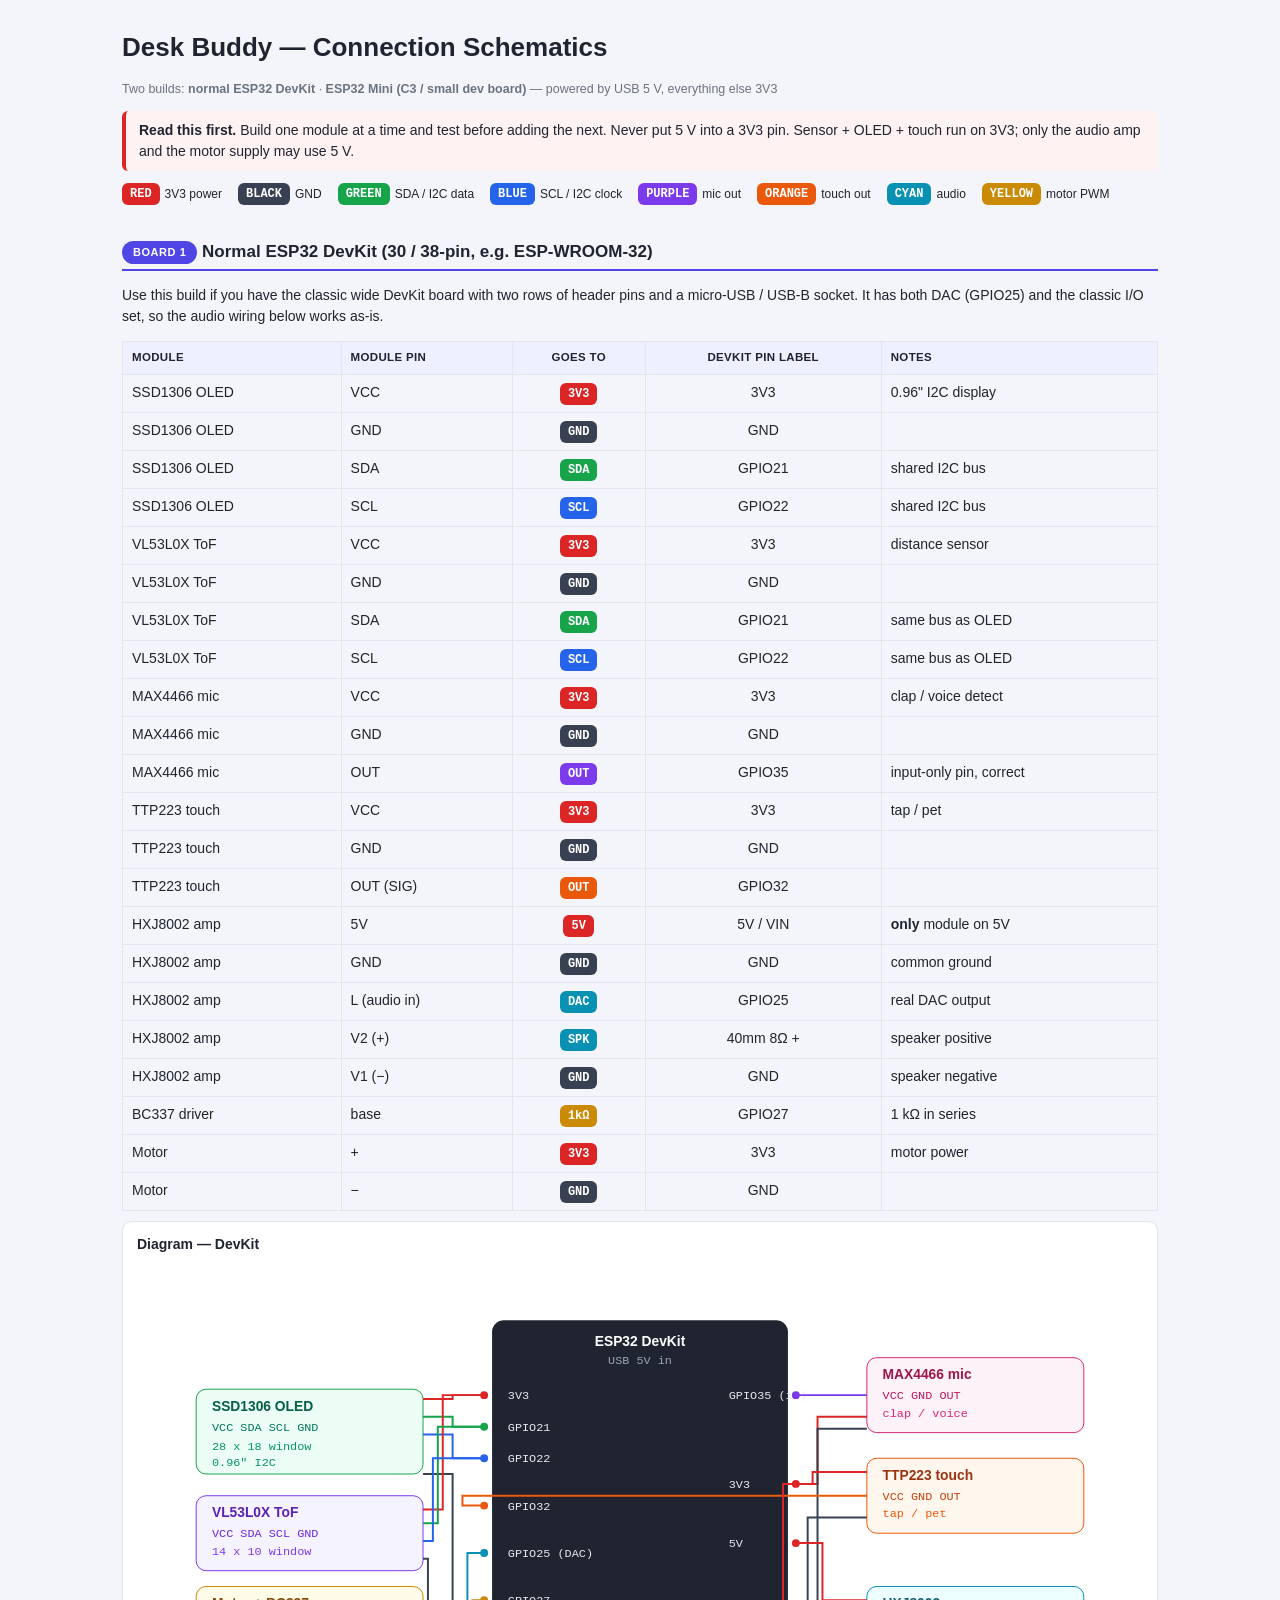
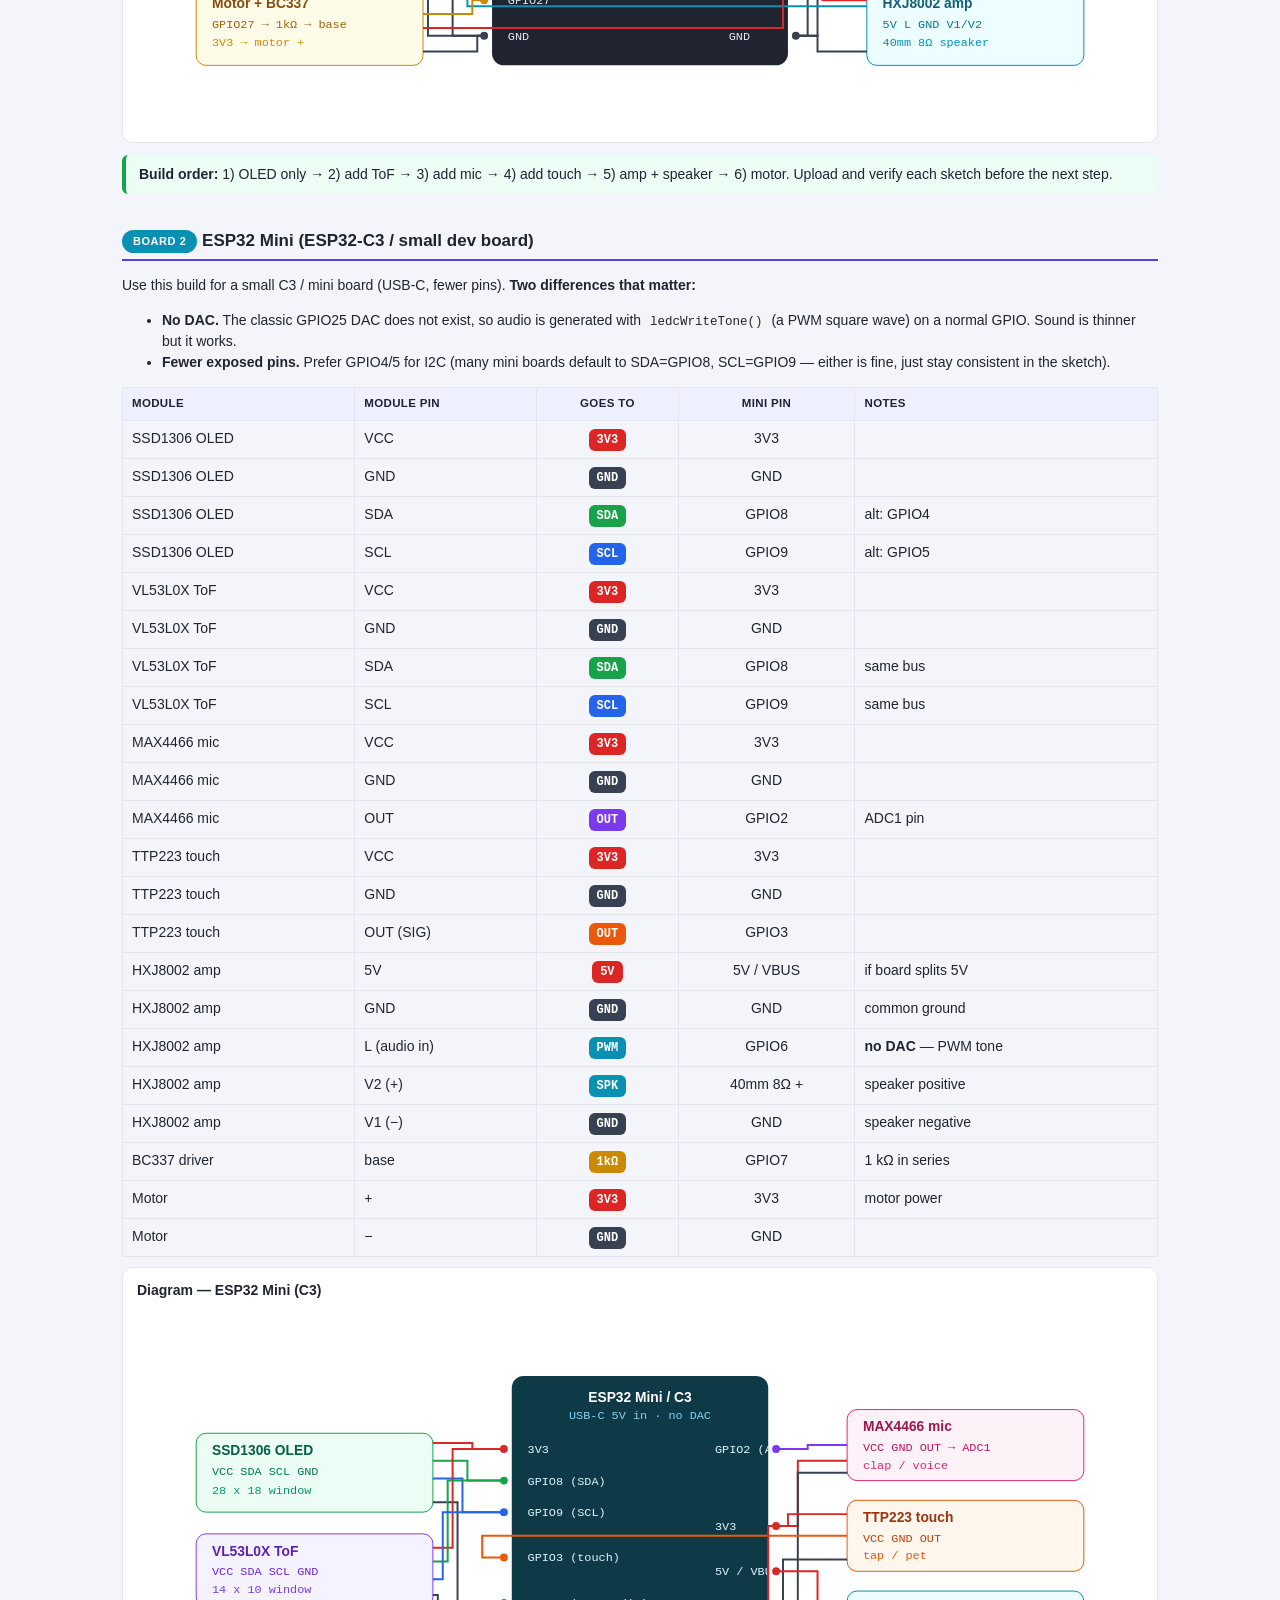
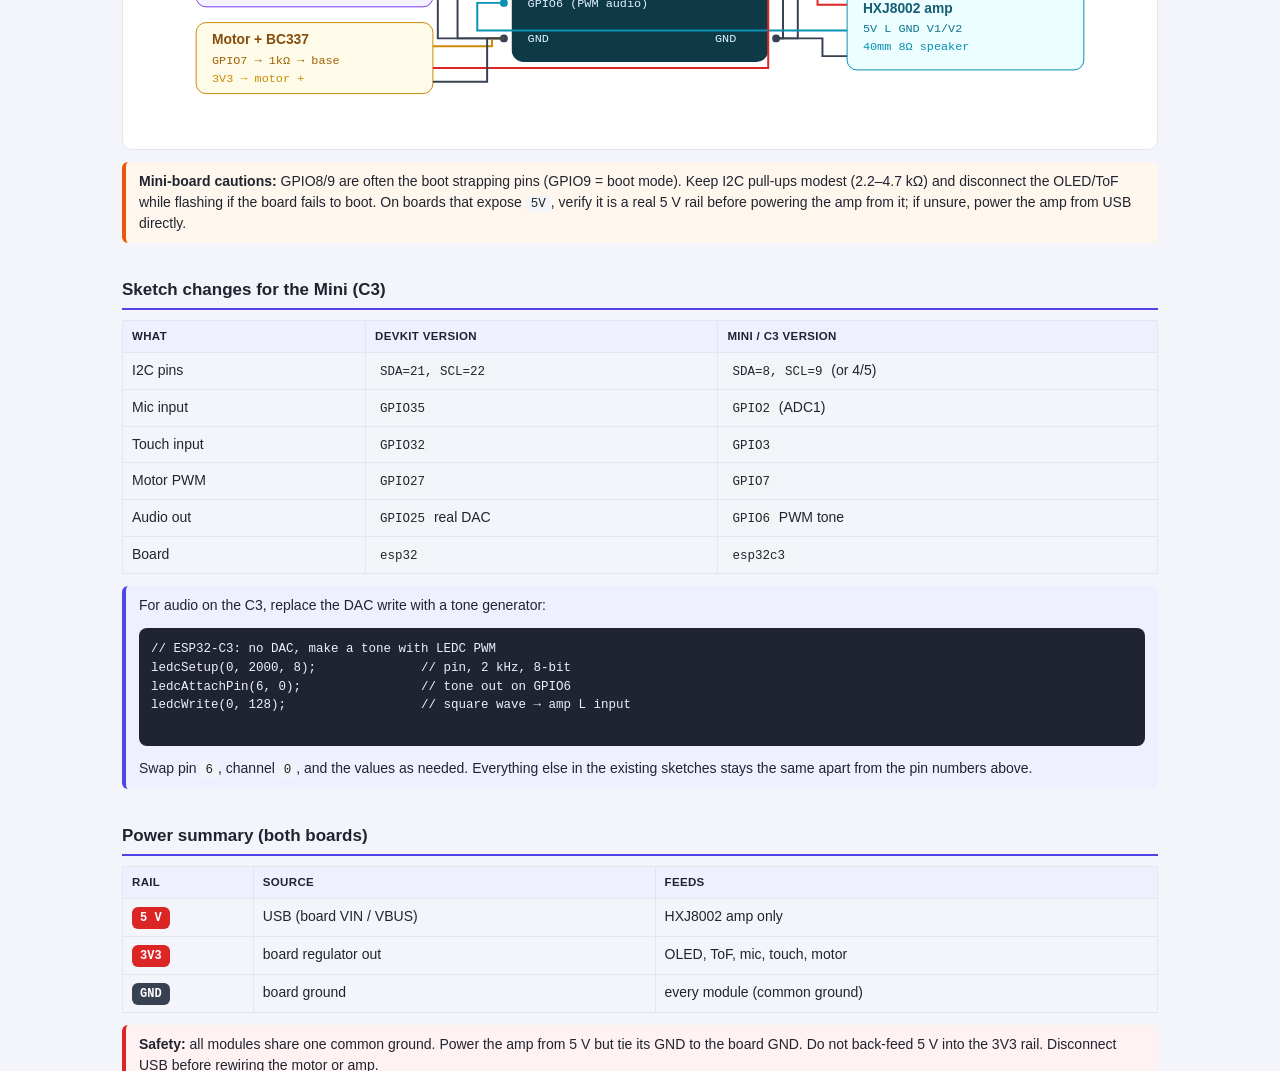
==== index.html @ e3e07491 "Add GitHub Pages deploy workflow Deploy the repo root to GitHub Pages on push to feature/esp32-schem" ====
<!doctype html>
<html lang="en">
<head>
<meta charset="utf-8">
<meta name="viewport" content="width=device-width, initial-scale=1">
<title>Desk Buddy &mdash; Schematics</title>
<style>
  * { box-sizing: border-box; }
  html, body { margin: 0; }
  body {
    font-family: -apple-system, BlinkMacSystemFont, "Segoe UI", Roboto, Arial, sans-serif;
    color: #1f2430; font-size: 14px; line-height: 1.5; background: #f4f5fa;
  }
  .page { max-width: 1100px; margin: 0 auto; padding: 28px 32px; }
  h1 { font-size: 26px; margin: 0 0 2px; }
  .sub { color: #6b7280; font-size: 12.5px; }
  h2 { font-size: 17px; margin: 34px 0 8px; padding-bottom: 5px; border-bottom: 2px solid #4f46e5; }
  h2 .badge { font-size: 11px; vertical-align: middle; }
  table { width: 100%; border-collapse: collapse; margin: 10px 0; }
  th, td { text-align: left; padding: 7px 9px; border: 1px solid #e2e6ee; vertical-align: top; }
  th { background: #eef0ff; font-size: 11.5px; text-transform: uppercase; letter-spacing: .03em; }
  td.c, th.c { text-align: center; }
  .chip { display: inline-block; border-radius: 6px; padding: 2px 8px; font-size: 12px;
          font-weight: 600; color: #fff; white-space: nowrap;
          font-family: ui-monospace, Consolas, monospace; }
  .chip.g { background: #16a34a; } .chip.b { background: #2563eb; } .chip.r { background: #dc2626; }
  .chip.k { background: #374151; } .chip.m { background: #db2777; } .chip.p { background: #7c3aed; }
  .chip.o { background: #ea580c; } .chip.c { background: #0891b2; } .chip.y { background: #ca8a04; }
  .badge { display: inline-block; border-radius: 999px; padding: 3px 11px; font-size: 11px;
           font-weight: 700; text-transform: uppercase; letter-spacing: .05em; color: #fff; }
  .badge.dev { background: #4f46e5; }
  .badge.mini { background: #0891b2; }
  .note { background: #eef0ff; border-left: 4px solid #4f46e5; padding: 9px 13px; border-radius: 6px; margin: 12px 0; }
  .warn { background: #fff7ed; border-left-color: #ea580c; }
  .ok { background: #ecfdf5; border-left-color: #16a34a; }
  .danger { background: #fef2f2; border-left-color: #dc2626; }
  code { background: #f3f4f6; border-radius: 4px; padding: 1px 5px; font-size: 12.5px;
         font-family: ui-monospace, Consolas, monospace; }
  .legend { display: flex; gap: 16px; flex-wrap: wrap; font-size: 12px; margin: 8px 0 4px; }
  .legend span { display: inline-flex; align-items: center; gap: 5px; }
  .grid2 { display: grid; grid-template-columns: 1fr 1fr; gap: 16px; }
  @media (max-width: 820px) { .grid2 { grid-template-columns: 1fr; } }
  svg { max-width: 100%; height: auto; }
  .panel { border: 1px solid #e2e6ee; border-radius: 10px; background: #fff; padding: 12px 14px; }
  @media print {
    body { background: #fff; }
    .page { max-width: none; padding: 10px; }
    h2 { break-after: avoid; }
    .panel { break-inside: avoid; }
  }
</style>
</head>
<body>
<div class="page">

  <h1>Desk Buddy &mdash; Connection Schematics</h1>
  <p class="sub">Two builds: <b>normal ESP32 DevKit</b> &middot; <b>ESP32 Mini (C3 / small dev board)</b>
     &mdash; powered by USB 5&nbsp;V, everything else 3V3</p>

  <div class="note danger">
    <b>Read this first.</b> Build one module at a time and test before adding the next.
    Never put 5&nbsp;V into a 3V3 pin. Sensor + OLED + touch run on 3V3; only the audio amp
    and the motor supply may use 5&nbsp;V.
  </div>

  <div class="legend">
    <span><span class="chip r">RED</span> 3V3 power</span>
    <span><span class="chip k">BLACK</span> GND</span>
    <span><span class="chip g">GREEN</span> SDA / I2C data</span>
    <span><span class="chip b">BLUE</span> SCL / I2C clock</span>
    <span><span class="chip p">PURPLE</span> mic out</span>
    <span><span class="chip o">ORANGE</span> touch out</span>
    <span><span class="chip c">CYAN</span> audio</span>
    <span><span class="chip y">YELLOW</span> motor PWM</span>
  </div>

  <!-- ============================================================ DEV BOARD -->
  <h2><span class="badge dev">Board 1</span> Normal ESP32 DevKit (30 / 38-pin, e.g. ESP-WROOM-32)</h2>

  <p>Use this build if you have the classic wide DevKit board with two rows of header pins and a
     micro-USB / USB-B socket. It has both DAC (GPIO25) and the classic I/O set, so the audio
     wiring below works as-is.</p>

  <table>
    <tr><th>Module</th><th>Module pin</th><th class="c">Goes to</th><th class="c">DevKit pin label</th><th>Notes</th></tr>
    <tr><td>SSD1306 OLED</td><td>VCC</td><td class="c"><span class="chip r">3V3</span></td><td class="c">3V3</td><td>0.96&quot; I2C display</td></tr>
    <tr><td>SSD1306 OLED</td><td>GND</td><td class="c"><span class="chip k">GND</span></td><td class="c">GND</td><td></td></tr>
    <tr><td>SSD1306 OLED</td><td>SDA</td><td class="c"><span class="chip g">SDA</span></td><td class="c">GPIO21</td><td>shared I2C bus</td></tr>
    <tr><td>SSD1306 OLED</td><td>SCL</td><td class="c"><span class="chip b">SCL</span></td><td class="c">GPIO22</td><td>shared I2C bus</td></tr>
    <tr><td>VL53L0X ToF</td><td>VCC</td><td class="c"><span class="chip r">3V3</span></td><td class="c">3V3</td><td>distance sensor</td></tr>
    <tr><td>VL53L0X ToF</td><td>GND</td><td class="c"><span class="chip k">GND</span></td><td class="c">GND</td><td></td></tr>
    <tr><td>VL53L0X ToF</td><td>SDA</td><td class="c"><span class="chip g">SDA</span></td><td class="c">GPIO21</td><td>same bus as OLED</td></tr>
    <tr><td>VL53L0X ToF</td><td>SCL</td><td class="c"><span class="chip b">SCL</span></td><td class="c">GPIO22</td><td>same bus as OLED</td></tr>
    <tr><td>MAX4466 mic</td><td>VCC</td><td class="c"><span class="chip r">3V3</span></td><td class="c">3V3</td><td>clap / voice detect</td></tr>
    <tr><td>MAX4466 mic</td><td>GND</td><td class="c"><span class="chip k">GND</span></td><td class="c">GND</td><td></td></tr>
    <tr><td>MAX4466 mic</td><td>OUT</td><td class="c"><span class="chip p">OUT</span></td><td class="c">GPIO35</td><td>input-only pin, correct</td></tr>
    <tr><td>TTP223 touch</td><td>VCC</td><td class="c"><span class="chip r">3V3</span></td><td class="c">3V3</td><td>tap / pet</td></tr>
    <tr><td>TTP223 touch</td><td>GND</td><td class="c"><span class="chip k">GND</span></td><td class="c">GND</td><td></td></tr>
    <tr><td>TTP223 touch</td><td>OUT (SIG)</td><td class="c"><span class="chip o">OUT</span></td><td class="c">GPIO32</td><td></td></tr>
    <tr><td>HXJ8002 amp</td><td>5V</td><td class="c"><span class="chip r">5V</span></td><td class="c">5V / VIN</td><td><b>only</b> module on 5V</td></tr>
    <tr><td>HXJ8002 amp</td><td>GND</td><td class="c"><span class="chip k">GND</span></td><td class="c">GND</td><td>common ground</td></tr>
    <tr><td>HXJ8002 amp</td><td>L (audio in)</td><td class="c"><span class="chip c">DAC</span></td><td class="c">GPIO25</td><td>real DAC output</td></tr>
    <tr><td>HXJ8002 amp</td><td>V2 (+)</td><td class="c"><span class="chip c">SPK</span></td><td class="c">40mm 8&Omega; +</td><td>speaker positive</td></tr>
    <tr><td>HXJ8002 amp</td><td>V1 (&minus;)</td><td class="c"><span class="chip k">GND</span></td><td class="c">GND</td><td>speaker negative</td></tr>
    <tr><td>BC337 driver</td><td>base</td><td class="c"><span class="chip y">1k&Omega;</span></td><td class="c">GPIO27</td><td>1&nbsp;k&Omega; in series</td></tr>
    <tr><td>Motor</td><td>+</td><td class="c"><span class="chip r">3V3</span></td><td class="c">3V3</td><td>motor power</td></tr>
    <tr><td>Motor</td><td>&minus;</td><td class="c"><span class="chip k">GND</span></td><td class="c">GND</td><td></td></tr>
  </table>

  <div class="panel">
    <h3 style="margin:0 0 6px;font-size:14px;">Diagram &mdash; DevKit</h3>
    <svg viewBox="0 0 1020 470" xmlns="http://www.w3.org/2000/svg">
      <defs>
        <style>
          .t { font: 12px ui-monospace, Consolas, monospace; }
          .tb { font: 600 13px ui-monospace, Consolas, monospace; }
          .h { font: 600 14px -apple-system, Segoe UI, sans-serif; }
          .wire { stroke-width: 2; fill: none; }
        </style>
      </defs>

      <!-- ESP32 block -->
      <rect x="360" y="60" width="300" height="350" rx="12" fill="#1f2430"/>
      <text x="510" y="86" class="h" fill="#fff" text-anchor="middle">ESP32 DevKit</text>
      <text x="510" y="104" class="t" fill="#9aa3b2" text-anchor="middle">USB 5V in</text>

      <!-- left pins -->
      <g class="t" fill="#e6e9f2">
        <text x="376" y="140">3V3</text>
        <text x="376" y="172">GPIO21</text>
        <text x="376" y="204">GPIO22</text>
        <text x="376" y="252">GPIO32</text>
        <text x="376" y="300">GPIO25 (DAC)</text>
        <text x="376" y="348">GPIO27</text>
        <text x="376" y="384">GND</text>
      </g>
      <!-- right pins -->
      <g class="t" fill="#e6e9f2">
        <text x="600" y="140">GPIO35 (in)</text>
        <text x="600" y="230">3V3</text>
        <text x="600" y="290">5V</text>
        <text x="600" y="384">GND</text>
      </g>
      <circle cx="352" cy="136" r="4" fill="#dc2626"/>
      <circle cx="352" cy="168" r="4" fill="#16a34a"/>
      <circle cx="352" cy="200" r="4" fill="#2563eb"/>
      <circle cx="352" cy="248" r="4" fill="#ea580c"/>
      <circle cx="352" cy="296" r="4" fill="#0891b2"/>
      <circle cx="352" cy="344" r="4" fill="#ca8a04"/>
      <circle cx="352" cy="380" r="4" fill="#374151"/>
      <circle cx="668" cy="136" r="4" fill="#7c3aed"/>
      <circle cx="668" cy="226" r="4" fill="#dc2626"/>
      <circle cx="668" cy="286" r="4" fill="#dc2626"/>
      <circle cx="668" cy="380" r="4" fill="#374151"/>

      <!-- OLED -->
      <rect x="60" y="130" width="230" height="86" rx="10" fill="#ecfdf5" stroke="#16a34a"/>
      <text x="76" y="152" class="h" fill="#065f46">SSD1306 OLED</text>
      <text x="76" y="172" class="t" fill="#047857">VCC  SDA  SCL  GND</text>
      <text x="76" y="192" class="t" fill="#059669">28 x 18 window</text>
      <text x="76" y="208" class="t" fill="#059669">0.96&quot; I2C</text>

      <!-- ToF -->
      <rect x="60" y="238" width="230" height="76" rx="10" fill="#f5f3ff" stroke="#7c3aed"/>
      <text x="76" y="260" class="h" fill="#5b21b6">VL53L0X ToF</text>
      <text x="76" y="280" class="t" fill="#6d28d9">VCC SDA SCL GND</text>
      <text x="76" y="298" class="t" fill="#7c3aed">14 x 10 window</text>

      <!-- MIC -->
      <rect x="740" y="98" width="220" height="76" rx="10" fill="#fdf2f8" stroke="#db2777"/>
      <text x="756" y="120" class="h" fill="#9d174d">MAX4466 mic</text>
      <text x="756" y="140" class="t" fill="#be185d">VCC  GND  OUT</text>
      <text x="756" y="158" class="t" fill="#db2777">clap / voice</text>

      <!-- TOUCH -->
      <rect x="740" y="200" width="220" height="76" rx="10" fill="#fff7ed" stroke="#ea580c"/>
      <text x="756" y="222" class="h" fill="#9a3412">TTP223 touch</text>
      <text x="756" y="242" class="t" fill="#c2410c">VCC  GND  OUT</text>
      <text x="756" y="260" class="t" fill="#ea580c">tap / pet</text>

      <!-- AMP -->
      <rect x="740" y="330" width="220" height="80" rx="10" fill="#ecfeff" stroke="#0891b2"/>
      <text x="756" y="352" class="h" fill="#155e75">HXJ8002 amp</text>
      <text x="756" y="372" class="t" fill="#0e7490">5V  L  GND  V1/V2</text>
      <text x="756" y="390" class="t" fill="#0891b2">40mm 8&Omega; speaker</text>

      <!-- MOTOR -->
      <rect x="60" y="330" width="230" height="80" rx="10" fill="#fefce8" stroke="#ca8a04"/>
      <text x="76" y="352" class="h" fill="#854d0e">Motor + BC337</text>
      <text x="76" y="372" class="t" fill="#a16207">GPIO27 &#8594; 1k&#937; &#8594; base</text>
      <text x="76" y="390" class="t" fill="#ca8a04">3V3 &#8594; motor +</text>

      <!-- wires OLED -->
      <path class="wire" stroke="#dc2626" d="M352 136 H320 V140 H290"/>
      <path class="wire" stroke="#16a34a" d="M352 168 H320 V158 H290"/>
      <path class="wire" stroke="#2563eb" d="M352 200 H320 V176 H290"/>
      <path class="wire" stroke="#374151" d="M352 380 H320 V216 H290"/>
      <!-- wires ToF -->
      <path class="wire" stroke="#dc2626" d="M352 136 H310 V252 H290"/>
      <path class="wire" stroke="#16a34a" d="M352 168 H305 V266 H290"/>
      <path class="wire" stroke="#2563eb" d="M352 200 H300 V284 H290"/>
      <path class="wire" stroke="#374151" d="M352 380 H295 V302 H290"/>
      <!-- mic -->
      <path class="wire" stroke="#7c3aed" d="M668 136 H700 V136 H740"/>
      <path class="wire" stroke="#dc2626" d="M668 226 H690 V158 H740"/>
      <path class="wire" stroke="#374151" d="M668 380 H690 V170 H740"/>
      <!-- touch -->
      <path class="wire" stroke="#ea580c" d="M352 248 H330 V238 H740"/>
      <path class="wire" stroke="#dc2626" d="M668 226 H685 V214 H740"/>
      <path class="wire" stroke="#374151" d="M668 380 H680 V260 H740"/>
      <!-- amp -->
      <path class="wire" stroke="#0891b2" d="M352 296 H335 V350 H740"/>
      <path class="wire" stroke="#dc2626" d="M668 286 H695 V344 H740"/>
      <path class="wire" stroke="#374151" d="M668 380 H690 V396 H740"/>
      <!-- motor -->
      <path class="wire" stroke="#ca8a04" d="M352 344 H340 V358 H290"/>
      <path class="wire" stroke="#dc2626" d="M668 226 H655 V372 H290"/>
      <path class="wire" stroke="#374151" d="M352 380 H345 V396 H290"/>
    </svg>
  </div>

  <div class="note ok">
    <b>Build order:</b> 1) OLED only &rarr; 2) add ToF &rarr; 3) add mic &rarr; 4) add touch
    &rarr; 5) amp + speaker &rarr; 6) motor. Upload and verify each sketch before the next step.
  </div>

  <!-- ============================================================ ESP32 MINI -->
  <h2><span class="badge mini">Board 2</span> ESP32 Mini (ESP32-C3 / small dev board)</h2>

  <p>Use this build for a small C3 / mini board (USB-C, fewer pins). <b>Two differences that
     matter:</b></p>
  <ul>
    <li><b>No DAC.</b> The classic GPIO25 DAC does not exist, so audio is generated with
        <code>ledcWriteTone()</code> (a PWM square wave) on a normal GPIO. Sound is thinner but
        it works.</li>
    <li><b>Fewer exposed pins.</b> Prefer GPIO4/5 for I2C (many mini boards default to SDA=GPIO8,
        SCL=GPIO9 &mdash; either is fine, just stay consistent in the sketch).</li>
  </ul>

  <table>
    <tr><th>Module</th><th>Module pin</th><th class="c">Goes to</th><th class="c">Mini pin</th><th>Notes</th></tr>
    <tr><td>SSD1306 OLED</td><td>VCC</td><td class="c"><span class="chip r">3V3</span></td><td class="c">3V3</td><td></td></tr>
    <tr><td>SSD1306 OLED</td><td>GND</td><td class="c"><span class="chip k">GND</span></td><td class="c">GND</td><td></td></tr>
    <tr><td>SSD1306 OLED</td><td>SDA</td><td class="c"><span class="chip g">SDA</span></td><td class="c">GPIO8</td><td>alt: GPIO4</td></tr>
    <tr><td>SSD1306 OLED</td><td>SCL</td><td class="c"><span class="chip b">SCL</span></td><td class="c">GPIO9</td><td>alt: GPIO5</td></tr>
    <tr><td>VL53L0X ToF</td><td>VCC</td><td class="c"><span class="chip r">3V3</span></td><td class="c">3V3</td><td></td></tr>
    <tr><td>VL53L0X ToF</td><td>GND</td><td class="c"><span class="chip k">GND</span></td><td class="c">GND</td><td></td></tr>
    <tr><td>VL53L0X ToF</td><td>SDA</td><td class="c"><span class="chip g">SDA</span></td><td class="c">GPIO8</td><td>same bus</td></tr>
    <tr><td>VL53L0X ToF</td><td>SCL</td><td class="c"><span class="chip b">SCL</span></td><td class="c">GPIO9</td><td>same bus</td></tr>
    <tr><td>MAX4466 mic</td><td>VCC</td><td class="c"><span class="chip r">3V3</span></td><td class="c">3V3</td><td></td></tr>
    <tr><td>MAX4466 mic</td><td>GND</td><td class="c"><span class="chip k">GND</span></td><td class="c">GND</td><td></td></tr>
    <tr><td>MAX4466 mic</td><td>OUT</td><td class="c"><span class="chip p">OUT</span></td><td class="c">GPIO2</td><td>ADC1 pin</td></tr>
    <tr><td>TTP223 touch</td><td>VCC</td><td class="c"><span class="chip r">3V3</span></td><td class="c">3V3</td><td></td></tr>
    <tr><td>TTP223 touch</td><td>GND</td><td class="c"><span class="chip k">GND</span></td><td class="c">GND</td><td></td></tr>
    <tr><td>TTP223 touch</td><td>OUT (SIG)</td><td class="c"><span class="chip o">OUT</span></td><td class="c">GPIO3</td><td></td></tr>
    <tr><td>HXJ8002 amp</td><td>5V</td><td class="c"><span class="chip r">5V</span></td><td class="c">5V / VBUS</td><td>if board splits 5V</td></tr>
    <tr><td>HXJ8002 amp</td><td>GND</td><td class="c"><span class="chip k">GND</span></td><td class="c">GND</td><td>common ground</td></tr>
    <tr><td>HXJ8002 amp</td><td>L (audio in)</td><td class="c"><span class="chip c">PWM</span></td><td class="c">GPIO6</td><td><b>no DAC</b> &mdash; PWM tone</td></tr>
    <tr><td>HXJ8002 amp</td><td>V2 (+)</td><td class="c"><span class="chip c">SPK</span></td><td class="c">40mm 8&Omega; +</td><td>speaker positive</td></tr>
    <tr><td>HXJ8002 amp</td><td>V1 (&minus;)</td><td class="c"><span class="chip k">GND</span></td><td class="c">GND</td><td>speaker negative</td></tr>
    <tr><td>BC337 driver</td><td>base</td><td class="c"><span class="chip y">1k&Omega;</span></td><td class="c">GPIO7</td><td>1&nbsp;k&Omega; in series</td></tr>
    <tr><td>Motor</td><td>+</td><td class="c"><span class="chip r">3V3</span></td><td class="c">3V3</td><td>motor power</td></tr>
    <tr><td>Motor</td><td>&minus;</td><td class="c"><span class="chip k">GND</span></td><td class="c">GND</td><td></td></tr>
  </table>

  <div class="panel">
    <h3 style="margin:0 0 6px;font-size:14px;">Diagram &mdash; ESP32 Mini (C3)</h3>
    <svg viewBox="0 0 1020 430" xmlns="http://www.w3.org/2000/svg">
      <defs>
        <style>
          .t { font: 12px ui-monospace, Consolas, monospace; }
          .h { font: 600 14px -apple-system, Segoe UI, sans-serif; }
          .wire { stroke-width: 2; fill: none; }
        </style>
      </defs>

      <!-- mini block -->
      <rect x="380" y="70" width="260" height="290" rx="12" fill="#0e3a47"/>
      <text x="510" y="96" class="h" fill="#fff" text-anchor="middle">ESP32 Mini / C3</text>
      <text x="510" y="114" class="t" fill="#7dd3fc" text-anchor="middle">USB-C 5V in &middot; no DAC</text>

      <g class="t" fill="#e0f2fe">
        <text x="396" y="148">3V3</text>
        <text x="396" y="180">GPIO8 (SDA)</text>
        <text x="396" y="212">GPIO9 (SCL)</text>
        <text x="396" y="258">GPIO3 (touch)</text>
        <text x="396" y="304">GPIO6 (PWM audio)</text>
        <text x="396" y="340">GND</text>
      </g>
      <g class="t" fill="#e0f2fe">
        <text x="586" y="148">GPIO2 (ADC)</text>
        <text x="586" y="226">3V3</text>
        <text x="586" y="272">5V / VBUS</text>
        <text x="586" y="340">GND</text>
      </g>
      <circle cx="372" cy="144" r="4" fill="#dc2626"/>
      <circle cx="372" cy="176" r="4" fill="#16a34a"/>
      <circle cx="372" cy="208" r="4" fill="#2563eb"/>
      <circle cx="372" cy="254" r="4" fill="#ea580c"/>
      <circle cx="372" cy="300" r="4" fill="#0891b2"/>
      <circle cx="372" cy="336" r="4" fill="#374151"/>
      <circle cx="648" cy="144" r="4" fill="#7c3aed"/>
      <circle cx="648" cy="222" r="4" fill="#dc2626"/>
      <circle cx="648" cy="268" r="4" fill="#dc2626"/>
      <circle cx="648" cy="336" r="4" fill="#374151"/>

      <!-- OLED -->
      <rect x="60" y="128" width="240" height="80" rx="10" fill="#ecfdf5" stroke="#16a34a"/>
      <text x="76" y="150" class="h" fill="#065f46">SSD1306 OLED</text>
      <text x="76" y="170" class="t" fill="#047857">VCC SDA SCL GND</text>
      <text x="76" y="190" class="t" fill="#059669">28 x 18 window</text>

      <!-- ToF -->
      <rect x="60" y="230" width="240" height="74" rx="10" fill="#f5f3ff" stroke="#7c3aed"/>
      <text x="76" y="252" class="h" fill="#5b21b6">VL53L0X ToF</text>
      <text x="76" y="272" class="t" fill="#6d28d9">VCC SDA SCL GND</text>
      <text x="76" y="290" class="t" fill="#7c3aed">14 x 10 window</text>

      <!-- MIC -->
      <rect x="720" y="104" width="240" height="72" rx="10" fill="#fdf2f8" stroke="#db2777"/>
      <text x="736" y="126" class="h" fill="#9d174d">MAX4466 mic</text>
      <text x="736" y="146" class="t" fill="#be185d">VCC  GND  OUT &#8594; ADC1</text>
      <text x="736" y="164" class="t" fill="#db2777">clap / voice</text>

      <!-- TOUCH -->
      <rect x="720" y="196" width="240" height="72" rx="10" fill="#fff7ed" stroke="#ea580c"/>
      <text x="736" y="218" class="h" fill="#9a3412">TTP223 touch</text>
      <text x="736" y="238" class="t" fill="#c2410c">VCC  GND  OUT</text>
      <text x="736" y="256" class="t" fill="#ea580c">tap / pet</text>

      <!-- AMP -->
      <rect x="720" y="288" width="240" height="80" rx="10" fill="#ecfeff" stroke="#0891b2"/>
      <text x="736" y="310" class="h" fill="#155e75">HXJ8002 amp</text>
      <text x="736" y="330" class="t" fill="#0e7490">5V  L  GND  V1/V2</text>
      <text x="736" y="348" class="t" fill="#0891b2">40mm 8&#937; speaker</text>

      <!-- MOTOR -->
      <rect x="60" y="320" width="240" height="72" rx="10" fill="#fefce8" stroke="#ca8a04"/>
      <text x="76" y="342" class="h" fill="#854d0e">Motor + BC337</text>
      <text x="76" y="362" class="t" fill="#a16207">GPIO7 &#8594; 1k&#937; &#8594; base</text>
      <text x="76" y="380" class="t" fill="#ca8a04">3V3 &#8594; motor +</text>

      <!-- wires -->
      <path class="wire" stroke="#dc2626" d="M372 144 H340 V138 H300"/>
      <path class="wire" stroke="#16a34a" d="M372 176 H335 V156 H300"/>
      <path class="wire" stroke="#2563eb" d="M372 208 H330 V174 H300"/>
      <path class="wire" stroke="#374151" d="M372 336 H325 V198 H300"/>
      <path class="wire" stroke="#dc2626" d="M372 144 H320 V244 H300"/>
      <path class="wire" stroke="#16a34a" d="M372 176 H315 V258 H300"/>
      <path class="wire" stroke="#2563eb" d="M372 208 H310 V276 H300"/>
      <path class="wire" stroke="#374151" d="M372 336 H305 V292 H300"/>
      <path class="wire" stroke="#7c3aed" d="M648 144 H680 V140 H720"/>
      <path class="wire" stroke="#dc2626" d="M648 222 H670 V156 H720"/>
      <path class="wire" stroke="#374151" d="M648 336 H670 V168 H720"/>
      <path class="wire" stroke="#ea580c" d="M372 254 H350 V232 H720"/>
      <path class="wire" stroke="#dc2626" d="M648 222 H660 V210 H720"/>
      <path class="wire" stroke="#374151" d="M648 336 H655 V256 H720"/>
      <path class="wire" stroke="#0891b2" d="M372 300 H345 V328 H720"/>
      <path class="wire" stroke="#dc2626" d="M648 268 H690 V302 H720"/>
      <path class="wire" stroke="#374151" d="M648 336 H695 V354 H720"/>
      <path class="wire" stroke="#ca8a04" d="M372 336 H360 V344 H300"/>
      <path class="wire" stroke="#dc2626" d="M648 222 H640 V366 H300"/>
      <path class="wire" stroke="#374151" d="M372 336 H355 V380 H300"/>
    </svg>
  </div>

  <div class="note warn">
    <b>Mini-board cautions:</b> GPIO8/9 are often the boot strapping pins (GPIO9 = boot mode).
    Keep I2C pull-ups modest (2.2&ndash;4.7&nbsp;k&Omega;) and disconnect the OLED/ToF while
    flashing if the board fails to boot. On boards that expose <code>5V</code>, verify it is a real
    5&nbsp;V rail before powering the amp from it; if unsure, power the amp from USB directly.
  </div>

  <!-- ============================================================ SKETCH DIFF -->
  <h2>Sketch changes for the Mini (C3)</h2>
  <table>
    <tr><th>What</th><th>DevKit version</th><th>Mini / C3 version</th></tr>
    <tr><td>I2C pins</td><td><code>SDA=21, SCL=22</code></td><td><code>SDA=8, SCL=9</code> (or 4/5)</td></tr>
    <tr><td>Mic input</td><td><code>GPIO35</code></td><td><code>GPIO2</code> (ADC1)</td></tr>
    <tr><td>Touch input</td><td><code>GPIO32</code></td><td><code>GPIO3</code></td></tr>
    <tr><td>Motor PWM</td><td><code>GPIO27</code></td><td><code>GPIO7</code></td></tr>
    <tr><td>Audio out</td><td><code>GPIO25</code> real DAC</td><td><code>GPIO6</code> PWM tone</td></tr>
    <tr><td>Board</td><td><code>esp32</code></td><td><code>esp32c3</code></td></tr>
  </table>

  <div class="note">
    For audio on the C3, replace the DAC write with a tone generator:
    <pre style="background:#1f2430;color:#eef0ff;border-radius:8px;padding:12px;font-size:12.5px;overflow-x:auto">
// ESP32-C3: no DAC, make a tone with LEDC PWM
ledcSetup(0, 2000, 8);              // pin, 2 kHz, 8-bit
ledcAttachPin(6, 0);                // tone out on GPIO6
ledcWrite(0, 128);                  // square wave &#8594; amp L input
    </pre>
    Swap pin <code>6</code>, channel <code>0</code>, and the values as needed. Everything else in the
    existing sketches stays the same apart from the pin numbers above.
  </div>

  <h2>Power summary (both boards)</h2>
  <table>
    <tr><th>Rail</th><th>Source</th><th>Feeds</th></tr>
    <tr><td><span class="chip r">5 V</span></td><td>USB (board VIN / VBUS)</td><td>HXJ8002 amp only</td></tr>
    <tr><td><span class="chip r">3V3</span></td><td>board regulator out</td><td>OLED, ToF, mic, touch, motor</td></tr>
    <tr><td><span class="chip k">GND</span></td><td>board ground</td><td>every module (common ground)</td></tr>
  </table>

  <div class="note danger">
    <b>Safety:</b> all modules share one common ground. Power the amp from 5&nbsp;V but tie its
    GND to the board GND. Do not back-feed 5&nbsp;V into the 3V3 rail. Disconnect USB before
    rewiring the motor or amp.
  </div>

</div>
</body>
</html>
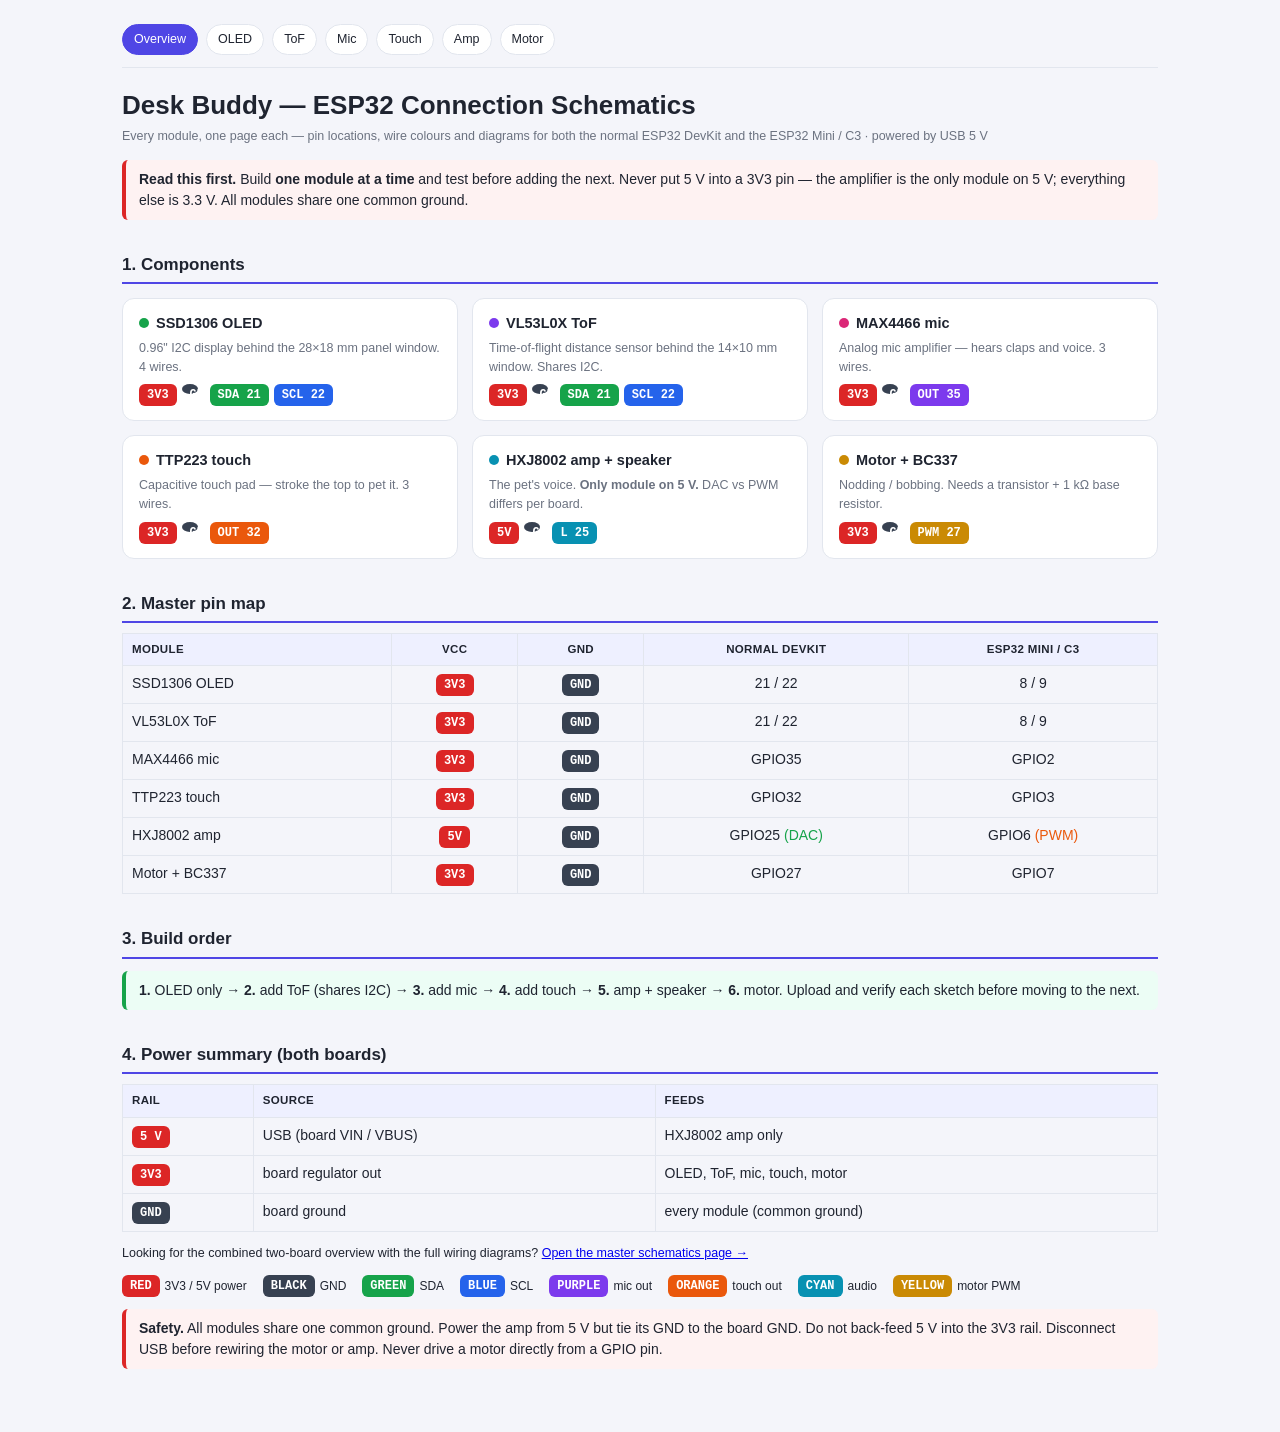
==== commit 80f9f904: "Add per-component schematic pages with pin-layout diagrams Split the wiring reference into one page " ====
--- a/index.html
+++ b/index.html
@@ -3,399 +3,106 @@
 <head>
 <meta charset="utf-8">
 <meta name="viewport" content="width=device-width, initial-scale=1">
-<title>Desk Buddy &mdash; Schematics</title>
-<style>
-  * { box-sizing: border-box; }
-  html, body { margin: 0; }
-  body {
-    font-family: -apple-system, BlinkMacSystemFont, "Segoe UI", Roboto, Arial, sans-serif;
-    color: #1f2430; font-size: 14px; line-height: 1.5; background: #f4f5fa;
-  }
-  .page { max-width: 1100px; margin: 0 auto; padding: 28px 32px; }
-  h1 { font-size: 26px; margin: 0 0 2px; }
-  .sub { color: #6b7280; font-size: 12.5px; }
-  h2 { font-size: 17px; margin: 34px 0 8px; padding-bottom: 5px; border-bottom: 2px solid #4f46e5; }
-  h2 .badge { font-size: 11px; vertical-align: middle; }
-  table { width: 100%; border-collapse: collapse; margin: 10px 0; }
-  th, td { text-align: left; padding: 7px 9px; border: 1px solid #e2e6ee; vertical-align: top; }
-  th { background: #eef0ff; font-size: 11.5px; text-transform: uppercase; letter-spacing: .03em; }
-  td.c, th.c { text-align: center; }
-  .chip { display: inline-block; border-radius: 6px; padding: 2px 8px; font-size: 12px;
-          font-weight: 600; color: #fff; white-space: nowrap;
-          font-family: ui-monospace, Consolas, monospace; }
-  .chip.g { background: #16a34a; } .chip.b { background: #2563eb; } .chip.r { background: #dc2626; }
-  .chip.k { background: #374151; } .chip.m { background: #db2777; } .chip.p { background: #7c3aed; }
-  .chip.o { background: #ea580c; } .chip.c { background: #0891b2; } .chip.y { background: #ca8a04; }
-  .badge { display: inline-block; border-radius: 999px; padding: 3px 11px; font-size: 11px;
-           font-weight: 700; text-transform: uppercase; letter-spacing: .05em; color: #fff; }
-  .badge.dev { background: #4f46e5; }
-  .badge.mini { background: #0891b2; }
-  .note { background: #eef0ff; border-left: 4px solid #4f46e5; padding: 9px 13px; border-radius: 6px; margin: 12px 0; }
-  .warn { background: #fff7ed; border-left-color: #ea580c; }
-  .ok { background: #ecfdf5; border-left-color: #16a34a; }
-  .danger { background: #fef2f2; border-left-color: #dc2626; }
-  code { background: #f3f4f6; border-radius: 4px; padding: 1px 5px; font-size: 12.5px;
-         font-family: ui-monospace, Consolas, monospace; }
-  .legend { display: flex; gap: 16px; flex-wrap: wrap; font-size: 12px; margin: 8px 0 4px; }
-  .legend span { display: inline-flex; align-items: center; gap: 5px; }
-  .grid2 { display: grid; grid-template-columns: 1fr 1fr; gap: 16px; }
-  @media (max-width: 820px) { .grid2 { grid-template-columns: 1fr; } }
-  svg { max-width: 100%; height: auto; }
-  .panel { border: 1px solid #e2e6ee; border-radius: 10px; background: #fff; padding: 12px 14px; }
-  @media print {
-    body { background: #fff; }
-    .page { max-width: none; padding: 10px; }
-    h2 { break-after: avoid; }
-    .panel { break-inside: avoid; }
-  }
-</style>
+<title>Desk Buddy &mdash; ESP32 Connection Schematics</title>
+<link rel="stylesheet" href="assets/style.css">
 </head>
 <body>
 <div class="page">
 
-  <h1>Desk Buddy &mdash; Connection Schematics</h1>
-  <p class="sub">Two builds: <b>normal ESP32 DevKit</b> &middot; <b>ESP32 Mini (C3 / small dev board)</b>
-     &mdash; powered by USB 5&nbsp;V, everything else 3V3</p>
+  <div class="nav">
+    <a href="index.html" class="active">Overview</a>
+    <a href="component-oled.html">OLED</a>
+    <a href="component-tof.html">ToF</a>
+    <a href="component-mic.html">Mic</a>
+    <a href="component-touch.html">Touch</a>
+    <a href="component-amp.html">Amp</a>
+    <a href="component-motor.html">Motor</a>
+  </div>
+
+  <h1>Desk Buddy &mdash; ESP32 Connection Schematics</h1>
+  <p class="sub">Every module, one page each &mdash; pin locations, wire colours and diagrams for both the
+     normal ESP32 DevKit and the ESP32 Mini / C3 &middot; powered by USB 5&nbsp;V</p>
 
   <div class="note danger">
-    <b>Read this first.</b> Build one module at a time and test before adding the next.
-    Never put 5&nbsp;V into a 3V3 pin. Sensor + OLED + touch run on 3V3; only the audio amp
-    and the motor supply may use 5&nbsp;V.
+    <b>Read this first.</b> Build <b>one module at a time</b> and test before adding the next.
+    Never put 5&nbsp;V into a 3V3 pin &mdash; the amplifier is the only module on 5&nbsp;V; everything
+    else is 3.3&nbsp;V. All modules share one common ground.
   </div>
 
-  <div class="legend">
-    <span><span class="chip r">RED</span> 3V3 power</span>
-    <span><span class="chip k">BLACK</span> GND</span>
-    <span><span class="chip g">GREEN</span> SDA / I2C data</span>
-    <span><span class="chip b">BLUE</span> SCL / I2C clock</span>
-    <span><span class="chip p">PURPLE</span> mic out</span>
-    <span><span class="chip o">ORANGE</span> touch out</span>
-    <span><span class="chip c">CYAN</span> audio</span>
-    <span><span class="chip y">YELLOW</span> motor PWM</span>
+  <h2>1. Components</h2>
+  <div class="cards">
+
+    <a class="card" href="component-oled.html">
+      <div class="ttl"><span class="k" style="background:#16a34a"></span>SSD1306 OLED</div>
+      <div class="desc">0.96&quot; I2C display behind the 28&times;18 mm panel window. 4 wires.</div>
+      <div class="pins">
+        <span class="chip r">3V3</span><span class="chip k">GND</span>
+        <span class="chip g">SDA 21</span><span class="chip b">SCL 22</span>
+      </div>
+    </a>
+
+    <a class="card" href="component-tof.html">
+      <div class="ttl"><span class="k" style="background:#7c3aed"></span>VL53L0X ToF</div>
+      <div class="desc">Time-of-flight distance sensor behind the 14&times;10 mm window. Shares I2C.</div>
+      <div class="pins">
+        <span class="chip r">3V3</span><span class="chip k">GND</span>
+        <span class="chip g">SDA 21</span><span class="chip b">SCL 22</span>
+      </div>
+    </a>
+
+    <a class="card" href="component-mic.html">
+      <div class="ttl"><span class="k" style="background:#db2777"></span>MAX4466 mic</div>
+      <div class="desc">Analog mic amplifier &mdash; hears claps and voice. 3 wires.</div>
+      <div class="pins">
+        <span class="chip r">3V3</span><span class="chip k">GND</span><span class="chip p">OUT 35</span>
+      </div>
+    </a>
+
+    <a class="card" href="component-touch.html">
+      <div class="ttl"><span class="k" style="background:#ea580c"></span>TTP223 touch</div>
+      <div class="desc">Capacitive touch pad &mdash; stroke the top to pet it. 3 wires.</div>
+      <div class="pins">
+        <span class="chip r">3V3</span><span class="chip k">GND</span><span class="chip o">OUT 32</span>
+      </div>
+    </a>
+
+    <a class="card" href="component-amp.html">
+      <div class="ttl"><span class="k" style="background:#0891b2"></span>HXJ8002 amp + speaker</div>
+      <div class="desc">The pet's voice. <b>Only module on 5 V.</b> DAC vs PWM differs per board.</div>
+      <div class="pins">
+        <span class="chip r">5V</span><span class="chip k">GND</span><span class="chip c">L 25</span>
+      </div>
+    </a>
+
+    <a class="card" href="component-motor.html">
+      <div class="ttl"><span class="k" style="background:#ca8a04"></span>Motor + BC337</div>
+      <div class="desc">Nodding / bobbing. Needs a transistor + 1 k&Omega; base resistor.</div>
+      <div class="pins">
+        <span class="chip r">3V3</span><span class="chip k">GND</span><span class="chip y">PWM 27</span>
+      </div>
+    </a>
+
   </div>
 
-  <!-- ============================================================ DEV BOARD -->
-  <h2><span class="badge dev">Board 1</span> Normal ESP32 DevKit (30 / 38-pin, e.g. ESP-WROOM-32)</h2>
-
-  <p>Use this build if you have the classic wide DevKit board with two rows of header pins and a
-     micro-USB / USB-B socket. It has both DAC (GPIO25) and the classic I/O set, so the audio
-     wiring below works as-is.</p>
-
+  <h2>2. Master pin map</h2>
   <table>
-    <tr><th>Module</th><th>Module pin</th><th class="c">Goes to</th><th class="c">DevKit pin label</th><th>Notes</th></tr>
-    <tr><td>SSD1306 OLED</td><td>VCC</td><td class="c"><span class="chip r">3V3</span></td><td class="c">3V3</td><td>0.96&quot; I2C display</td></tr>
-    <tr><td>SSD1306 OLED</td><td>GND</td><td class="c"><span class="chip k">GND</span></td><td class="c">GND</td><td></td></tr>
-    <tr><td>SSD1306 OLED</td><td>SDA</td><td class="c"><span class="chip g">SDA</span></td><td class="c">GPIO21</td><td>shared I2C bus</td></tr>
-    <tr><td>SSD1306 OLED</td><td>SCL</td><td class="c"><span class="chip b">SCL</span></td><td class="c">GPIO22</td><td>shared I2C bus</td></tr>
-    <tr><td>VL53L0X ToF</td><td>VCC</td><td class="c"><span class="chip r">3V3</span></td><td class="c">3V3</td><td>distance sensor</td></tr>
-    <tr><td>VL53L0X ToF</td><td>GND</td><td class="c"><span class="chip k">GND</span></td><td class="c">GND</td><td></td></tr>
-    <tr><td>VL53L0X ToF</td><td>SDA</td><td class="c"><span class="chip g">SDA</span></td><td class="c">GPIO21</td><td>same bus as OLED</td></tr>
-    <tr><td>VL53L0X ToF</td><td>SCL</td><td class="c"><span class="chip b">SCL</span></td><td class="c">GPIO22</td><td>same bus as OLED</td></tr>
-    <tr><td>MAX4466 mic</td><td>VCC</td><td class="c"><span class="chip r">3V3</span></td><td class="c">3V3</td><td>clap / voice detect</td></tr>
-    <tr><td>MAX4466 mic</td><td>GND</td><td class="c"><span class="chip k">GND</span></td><td class="c">GND</td><td></td></tr>
-    <tr><td>MAX4466 mic</td><td>OUT</td><td class="c"><span class="chip p">OUT</span></td><td class="c">GPIO35</td><td>input-only pin, correct</td></tr>
-    <tr><td>TTP223 touch</td><td>VCC</td><td class="c"><span class="chip r">3V3</span></td><td class="c">3V3</td><td>tap / pet</td></tr>
-    <tr><td>TTP223 touch</td><td>GND</td><td class="c"><span class="chip k">GND</span></td><td class="c">GND</td><td></td></tr>
-    <tr><td>TTP223 touch</td><td>OUT (SIG)</td><td class="c"><span class="chip o">OUT</span></td><td class="c">GPIO32</td><td></td></tr>
-    <tr><td>HXJ8002 amp</td><td>5V</td><td class="c"><span class="chip r">5V</span></td><td class="c">5V / VIN</td><td><b>only</b> module on 5V</td></tr>
-    <tr><td>HXJ8002 amp</td><td>GND</td><td class="c"><span class="chip k">GND</span></td><td class="c">GND</td><td>common ground</td></tr>
-    <tr><td>HXJ8002 amp</td><td>L (audio in)</td><td class="c"><span class="chip c">DAC</span></td><td class="c">GPIO25</td><td>real DAC output</td></tr>
-    <tr><td>HXJ8002 amp</td><td>V2 (+)</td><td class="c"><span class="chip c">SPK</span></td><td class="c">40mm 8&Omega; +</td><td>speaker positive</td></tr>
-    <tr><td>HXJ8002 amp</td><td>V1 (&minus;)</td><td class="c"><span class="chip k">GND</span></td><td class="c">GND</td><td>speaker negative</td></tr>
-    <tr><td>BC337 driver</td><td>base</td><td class="c"><span class="chip y">1k&Omega;</span></td><td class="c">GPIO27</td><td>1&nbsp;k&Omega; in series</td></tr>
-    <tr><td>Motor</td><td>+</td><td class="c"><span class="chip r">3V3</span></td><td class="c">3V3</td><td>motor power</td></tr>
-    <tr><td>Motor</td><td>&minus;</td><td class="c"><span class="chip k">GND</span></td><td class="c">GND</td><td></td></tr>
+    <tr><th>Module</th><th class="c">VCC</th><th class="c">GND</th><th class="c">Normal DevKit</th><th class="c">ESP32 Mini / C3</th></tr>
+    <tr><td>SSD1306 OLED</td><td class="c"><span class="chip r">3V3</span></td><td class="c"><span class="chip k">GND</span></td><td class="c">21 / 22</td><td class="c">8 / 9</td></tr>
+    <tr><td>VL53L0X ToF</td><td class="c"><span class="chip r">3V3</span></td><td class="c"><span class="chip k">GND</span></td><td class="c">21 / 22</td><td class="c">8 / 9</td></tr>
+    <tr><td>MAX4466 mic</td><td class="c"><span class="chip r">3V3</span></td><td class="c"><span class="chip k">GND</span></td><td class="c">GPIO35</td><td class="c">GPIO2</td></tr>
+    <tr><td>TTP223 touch</td><td class="c"><span class="chip r">3V3</span></td><td class="c"><span class="chip k">GND</span></td><td class="c">GPIO32</td><td class="c">GPIO3</td></tr>
+    <tr><td>HXJ8002 amp</td><td class="c"><span class="chip r">5V</span></td><td class="c"><span class="chip k">GND</span></td><td class="c">GPIO25 <span style="color:#16a34a">(DAC)</span></td><td class="c">GPIO6 <span style="color:#ea580c">(PWM)</span></td></tr>
+    <tr><td>Motor + BC337</td><td class="c"><span class="chip r">3V3</span></td><td class="c"><span class="chip k">GND</span></td><td class="c">GPIO27</td><td class="c">GPIO7</td></tr>
   </table>
 
-  <div class="panel">
-    <h3 style="margin:0 0 6px;font-size:14px;">Diagram &mdash; DevKit</h3>
-    <svg viewBox="0 0 1020 470" xmlns="http://www.w3.org/2000/svg">
-      <defs>
-        <style>
-          .t { font: 12px ui-monospace, Consolas, monospace; }
-          .tb { font: 600 13px ui-monospace, Consolas, monospace; }
-          .h { font: 600 14px -apple-system, Segoe UI, sans-serif; }
-          .wire { stroke-width: 2; fill: none; }
-        </style>
-      </defs>
-
-      <!-- ESP32 block -->
-      <rect x="360" y="60" width="300" height="350" rx="12" fill="#1f2430"/>
-      <text x="510" y="86" class="h" fill="#fff" text-anchor="middle">ESP32 DevKit</text>
-      <text x="510" y="104" class="t" fill="#9aa3b2" text-anchor="middle">USB 5V in</text>
-
-      <!-- left pins -->
-      <g class="t" fill="#e6e9f2">
-        <text x="376" y="140">3V3</text>
-        <text x="376" y="172">GPIO21</text>
-        <text x="376" y="204">GPIO22</text>
-        <text x="376" y="252">GPIO32</text>
-        <text x="376" y="300">GPIO25 (DAC)</text>
-        <text x="376" y="348">GPIO27</text>
-        <text x="376" y="384">GND</text>
-      </g>
-      <!-- right pins -->
-      <g class="t" fill="#e6e9f2">
-        <text x="600" y="140">GPIO35 (in)</text>
-        <text x="600" y="230">3V3</text>
-        <text x="600" y="290">5V</text>
-        <text x="600" y="384">GND</text>
-      </g>
-      <circle cx="352" cy="136" r="4" fill="#dc2626"/>
-      <circle cx="352" cy="168" r="4" fill="#16a34a"/>
-      <circle cx="352" cy="200" r="4" fill="#2563eb"/>
-      <circle cx="352" cy="248" r="4" fill="#ea580c"/>
-      <circle cx="352" cy="296" r="4" fill="#0891b2"/>
-      <circle cx="352" cy="344" r="4" fill="#ca8a04"/>
-      <circle cx="352" cy="380" r="4" fill="#374151"/>
-      <circle cx="668" cy="136" r="4" fill="#7c3aed"/>
-      <circle cx="668" cy="226" r="4" fill="#dc2626"/>
-      <circle cx="668" cy="286" r="4" fill="#dc2626"/>
-      <circle cx="668" cy="380" r="4" fill="#374151"/>
-
-      <!-- OLED -->
-      <rect x="60" y="130" width="230" height="86" rx="10" fill="#ecfdf5" stroke="#16a34a"/>
-      <text x="76" y="152" class="h" fill="#065f46">SSD1306 OLED</text>
-      <text x="76" y="172" class="t" fill="#047857">VCC  SDA  SCL  GND</text>
-      <text x="76" y="192" class="t" fill="#059669">28 x 18 window</text>
-      <text x="76" y="208" class="t" fill="#059669">0.96&quot; I2C</text>
-
-      <!-- ToF -->
-      <rect x="60" y="238" width="230" height="76" rx="10" fill="#f5f3ff" stroke="#7c3aed"/>
-      <text x="76" y="260" class="h" fill="#5b21b6">VL53L0X ToF</text>
-      <text x="76" y="280" class="t" fill="#6d28d9">VCC SDA SCL GND</text>
-      <text x="76" y="298" class="t" fill="#7c3aed">14 x 10 window</text>
-
-      <!-- MIC -->
-      <rect x="740" y="98" width="220" height="76" rx="10" fill="#fdf2f8" stroke="#db2777"/>
-      <text x="756" y="120" class="h" fill="#9d174d">MAX4466 mic</text>
-      <text x="756" y="140" class="t" fill="#be185d">VCC  GND  OUT</text>
-      <text x="756" y="158" class="t" fill="#db2777">clap / voice</text>
-
-      <!-- TOUCH -->
-      <rect x="740" y="200" width="220" height="76" rx="10" fill="#fff7ed" stroke="#ea580c"/>
-      <text x="756" y="222" class="h" fill="#9a3412">TTP223 touch</text>
-      <text x="756" y="242" class="t" fill="#c2410c">VCC  GND  OUT</text>
-      <text x="756" y="260" class="t" fill="#ea580c">tap / pet</text>
-
-      <!-- AMP -->
-      <rect x="740" y="330" width="220" height="80" rx="10" fill="#ecfeff" stroke="#0891b2"/>
-      <text x="756" y="352" class="h" fill="#155e75">HXJ8002 amp</text>
-      <text x="756" y="372" class="t" fill="#0e7490">5V  L  GND  V1/V2</text>
-      <text x="756" y="390" class="t" fill="#0891b2">40mm 8&Omega; speaker</text>
-
-      <!-- MOTOR -->
-      <rect x="60" y="330" width="230" height="80" rx="10" fill="#fefce8" stroke="#ca8a04"/>
-      <text x="76" y="352" class="h" fill="#854d0e">Motor + BC337</text>
-      <text x="76" y="372" class="t" fill="#a16207">GPIO27 &#8594; 1k&#937; &#8594; base</text>
-      <text x="76" y="390" class="t" fill="#ca8a04">3V3 &#8594; motor +</text>
-
-      <!-- wires OLED -->
-      <path class="wire" stroke="#dc2626" d="M352 136 H320 V140 H290"/>
-      <path class="wire" stroke="#16a34a" d="M352 168 H320 V158 H290"/>
-      <path class="wire" stroke="#2563eb" d="M352 200 H320 V176 H290"/>
-      <path class="wire" stroke="#374151" d="M352 380 H320 V216 H290"/>
-      <!-- wires ToF -->
-      <path class="wire" stroke="#dc2626" d="M352 136 H310 V252 H290"/>
-      <path class="wire" stroke="#16a34a" d="M352 168 H305 V266 H290"/>
-      <path class="wire" stroke="#2563eb" d="M352 200 H300 V284 H290"/>
-      <path class="wire" stroke="#374151" d="M352 380 H295 V302 H290"/>
-      <!-- mic -->
-      <path class="wire" stroke="#7c3aed" d="M668 136 H700 V136 H740"/>
-      <path class="wire" stroke="#dc2626" d="M668 226 H690 V158 H740"/>
-      <path class="wire" stroke="#374151" d="M668 380 H690 V170 H740"/>
-      <!-- touch -->
-      <path class="wire" stroke="#ea580c" d="M352 248 H330 V238 H740"/>
-      <path class="wire" stroke="#dc2626" d="M668 226 H685 V214 H740"/>
-      <path class="wire" stroke="#374151" d="M668 380 H680 V260 H740"/>
-      <!-- amp -->
-      <path class="wire" stroke="#0891b2" d="M352 296 H335 V350 H740"/>
-      <path class="wire" stroke="#dc2626" d="M668 286 H695 V344 H740"/>
-      <path class="wire" stroke="#374151" d="M668 380 H690 V396 H740"/>
-      <!-- motor -->
-      <path class="wire" stroke="#ca8a04" d="M352 344 H340 V358 H290"/>
-      <path class="wire" stroke="#dc2626" d="M668 226 H655 V372 H290"/>
-      <path class="wire" stroke="#374151" d="M352 380 H345 V396 H290"/>
-    </svg>
+  <h2>3. Build order</h2>
+  <div class="note ok">
+    <b>1.</b> OLED only &rarr; <b>2.</b> add ToF (shares I2C) &rarr; <b>3.</b> add mic &rarr;
+    <b>4.</b> add touch &rarr; <b>5.</b> amp + speaker &rarr; <b>6.</b> motor.
+    Upload and verify each sketch before moving to the next.
   </div>
 
-  <div class="note ok">
-    <b>Build order:</b> 1) OLED only &rarr; 2) add ToF &rarr; 3) add mic &rarr; 4) add touch
-    &rarr; 5) amp + speaker &rarr; 6) motor. Upload and verify each sketch before the next step.
-  </div>
-
-  <!-- ============================================================ ESP32 MINI -->
-  <h2><span class="badge mini">Board 2</span> ESP32 Mini (ESP32-C3 / small dev board)</h2>
-
-  <p>Use this build for a small C3 / mini board (USB-C, fewer pins). <b>Two differences that
-     matter:</b></p>
-  <ul>
-    <li><b>No DAC.</b> The classic GPIO25 DAC does not exist, so audio is generated with
-        <code>ledcWriteTone()</code> (a PWM square wave) on a normal GPIO. Sound is thinner but
-        it works.</li>
-    <li><b>Fewer exposed pins.</b> Prefer GPIO4/5 for I2C (many mini boards default to SDA=GPIO8,
-        SCL=GPIO9 &mdash; either is fine, just stay consistent in the sketch).</li>
-  </ul>
-
-  <table>
-    <tr><th>Module</th><th>Module pin</th><th class="c">Goes to</th><th class="c">Mini pin</th><th>Notes</th></tr>
-    <tr><td>SSD1306 OLED</td><td>VCC</td><td class="c"><span class="chip r">3V3</span></td><td class="c">3V3</td><td></td></tr>
-    <tr><td>SSD1306 OLED</td><td>GND</td><td class="c"><span class="chip k">GND</span></td><td class="c">GND</td><td></td></tr>
-    <tr><td>SSD1306 OLED</td><td>SDA</td><td class="c"><span class="chip g">SDA</span></td><td class="c">GPIO8</td><td>alt: GPIO4</td></tr>
-    <tr><td>SSD1306 OLED</td><td>SCL</td><td class="c"><span class="chip b">SCL</span></td><td class="c">GPIO9</td><td>alt: GPIO5</td></tr>
-    <tr><td>VL53L0X ToF</td><td>VCC</td><td class="c"><span class="chip r">3V3</span></td><td class="c">3V3</td><td></td></tr>
-    <tr><td>VL53L0X ToF</td><td>GND</td><td class="c"><span class="chip k">GND</span></td><td class="c">GND</td><td></td></tr>
-    <tr><td>VL53L0X ToF</td><td>SDA</td><td class="c"><span class="chip g">SDA</span></td><td class="c">GPIO8</td><td>same bus</td></tr>
-    <tr><td>VL53L0X ToF</td><td>SCL</td><td class="c"><span class="chip b">SCL</span></td><td class="c">GPIO9</td><td>same bus</td></tr>
-    <tr><td>MAX4466 mic</td><td>VCC</td><td class="c"><span class="chip r">3V3</span></td><td class="c">3V3</td><td></td></tr>
-    <tr><td>MAX4466 mic</td><td>GND</td><td class="c"><span class="chip k">GND</span></td><td class="c">GND</td><td></td></tr>
-    <tr><td>MAX4466 mic</td><td>OUT</td><td class="c"><span class="chip p">OUT</span></td><td class="c">GPIO2</td><td>ADC1 pin</td></tr>
-    <tr><td>TTP223 touch</td><td>VCC</td><td class="c"><span class="chip r">3V3</span></td><td class="c">3V3</td><td></td></tr>
-    <tr><td>TTP223 touch</td><td>GND</td><td class="c"><span class="chip k">GND</span></td><td class="c">GND</td><td></td></tr>
-    <tr><td>TTP223 touch</td><td>OUT (SIG)</td><td class="c"><span class="chip o">OUT</span></td><td class="c">GPIO3</td><td></td></tr>
-    <tr><td>HXJ8002 amp</td><td>5V</td><td class="c"><span class="chip r">5V</span></td><td class="c">5V / VBUS</td><td>if board splits 5V</td></tr>
-    <tr><td>HXJ8002 amp</td><td>GND</td><td class="c"><span class="chip k">GND</span></td><td class="c">GND</td><td>common ground</td></tr>
-    <tr><td>HXJ8002 amp</td><td>L (audio in)</td><td class="c"><span class="chip c">PWM</span></td><td class="c">GPIO6</td><td><b>no DAC</b> &mdash; PWM tone</td></tr>
-    <tr><td>HXJ8002 amp</td><td>V2 (+)</td><td class="c"><span class="chip c">SPK</span></td><td class="c">40mm 8&Omega; +</td><td>speaker positive</td></tr>
-    <tr><td>HXJ8002 amp</td><td>V1 (&minus;)</td><td class="c"><span class="chip k">GND</span></td><td class="c">GND</td><td>speaker negative</td></tr>
-    <tr><td>BC337 driver</td><td>base</td><td class="c"><span class="chip y">1k&Omega;</span></td><td class="c">GPIO7</td><td>1&nbsp;k&Omega; in series</td></tr>
-    <tr><td>Motor</td><td>+</td><td class="c"><span class="chip r">3V3</span></td><td class="c">3V3</td><td>motor power</td></tr>
-    <tr><td>Motor</td><td>&minus;</td><td class="c"><span class="chip k">GND</span></td><td class="c">GND</td><td></td></tr>
-  </table>
-
-  <div class="panel">
-    <h3 style="margin:0 0 6px;font-size:14px;">Diagram &mdash; ESP32 Mini (C3)</h3>
-    <svg viewBox="0 0 1020 430" xmlns="http://www.w3.org/2000/svg">
-      <defs>
-        <style>
-          .t { font: 12px ui-monospace, Consolas, monospace; }
-          .h { font: 600 14px -apple-system, Segoe UI, sans-serif; }
-          .wire { stroke-width: 2; fill: none; }
-        </style>
-      </defs>
-
-      <!-- mini block -->
-      <rect x="380" y="70" width="260" height="290" rx="12" fill="#0e3a47"/>
-      <text x="510" y="96" class="h" fill="#fff" text-anchor="middle">ESP32 Mini / C3</text>
-      <text x="510" y="114" class="t" fill="#7dd3fc" text-anchor="middle">USB-C 5V in &middot; no DAC</text>
-
-      <g class="t" fill="#e0f2fe">
-        <text x="396" y="148">3V3</text>
-        <text x="396" y="180">GPIO8 (SDA)</text>
-        <text x="396" y="212">GPIO9 (SCL)</text>
-        <text x="396" y="258">GPIO3 (touch)</text>
-        <text x="396" y="304">GPIO6 (PWM audio)</text>
-        <text x="396" y="340">GND</text>
-      </g>
-      <g class="t" fill="#e0f2fe">
-        <text x="586" y="148">GPIO2 (ADC)</text>
-        <text x="586" y="226">3V3</text>
-        <text x="586" y="272">5V / VBUS</text>
-        <text x="586" y="340">GND</text>
-      </g>
-      <circle cx="372" cy="144" r="4" fill="#dc2626"/>
-      <circle cx="372" cy="176" r="4" fill="#16a34a"/>
-      <circle cx="372" cy="208" r="4" fill="#2563eb"/>
-      <circle cx="372" cy="254" r="4" fill="#ea580c"/>
-      <circle cx="372" cy="300" r="4" fill="#0891b2"/>
-      <circle cx="372" cy="336" r="4" fill="#374151"/>
-      <circle cx="648" cy="144" r="4" fill="#7c3aed"/>
-      <circle cx="648" cy="222" r="4" fill="#dc2626"/>
-      <circle cx="648" cy="268" r="4" fill="#dc2626"/>
-      <circle cx="648" cy="336" r="4" fill="#374151"/>
-
-      <!-- OLED -->
-      <rect x="60" y="128" width="240" height="80" rx="10" fill="#ecfdf5" stroke="#16a34a"/>
-      <text x="76" y="150" class="h" fill="#065f46">SSD1306 OLED</text>
-      <text x="76" y="170" class="t" fill="#047857">VCC SDA SCL GND</text>
-      <text x="76" y="190" class="t" fill="#059669">28 x 18 window</text>
-
-      <!-- ToF -->
-      <rect x="60" y="230" width="240" height="74" rx="10" fill="#f5f3ff" stroke="#7c3aed"/>
-      <text x="76" y="252" class="h" fill="#5b21b6">VL53L0X ToF</text>
-      <text x="76" y="272" class="t" fill="#6d28d9">VCC SDA SCL GND</text>
-      <text x="76" y="290" class="t" fill="#7c3aed">14 x 10 window</text>
-
-      <!-- MIC -->
-      <rect x="720" y="104" width="240" height="72" rx="10" fill="#fdf2f8" stroke="#db2777"/>
-      <text x="736" y="126" class="h" fill="#9d174d">MAX4466 mic</text>
-      <text x="736" y="146" class="t" fill="#be185d">VCC  GND  OUT &#8594; ADC1</text>
-      <text x="736" y="164" class="t" fill="#db2777">clap / voice</text>
-
-      <!-- TOUCH -->
-      <rect x="720" y="196" width="240" height="72" rx="10" fill="#fff7ed" stroke="#ea580c"/>
-      <text x="736" y="218" class="h" fill="#9a3412">TTP223 touch</text>
-      <text x="736" y="238" class="t" fill="#c2410c">VCC  GND  OUT</text>
-      <text x="736" y="256" class="t" fill="#ea580c">tap / pet</text>
-
-      <!-- AMP -->
-      <rect x="720" y="288" width="240" height="80" rx="10" fill="#ecfeff" stroke="#0891b2"/>
-      <text x="736" y="310" class="h" fill="#155e75">HXJ8002 amp</text>
-      <text x="736" y="330" class="t" fill="#0e7490">5V  L  GND  V1/V2</text>
-      <text x="736" y="348" class="t" fill="#0891b2">40mm 8&#937; speaker</text>
-
-      <!-- MOTOR -->
-      <rect x="60" y="320" width="240" height="72" rx="10" fill="#fefce8" stroke="#ca8a04"/>
-      <text x="76" y="342" class="h" fill="#854d0e">Motor + BC337</text>
-      <text x="76" y="362" class="t" fill="#a16207">GPIO7 &#8594; 1k&#937; &#8594; base</text>
-      <text x="76" y="380" class="t" fill="#ca8a04">3V3 &#8594; motor +</text>
-
-      <!-- wires -->
-      <path class="wire" stroke="#dc2626" d="M372 144 H340 V138 H300"/>
-      <path class="wire" stroke="#16a34a" d="M372 176 H335 V156 H300"/>
-      <path class="wire" stroke="#2563eb" d="M372 208 H330 V174 H300"/>
-      <path class="wire" stroke="#374151" d="M372 336 H325 V198 H300"/>
-      <path class="wire" stroke="#dc2626" d="M372 144 H320 V244 H300"/>
-      <path class="wire" stroke="#16a34a" d="M372 176 H315 V258 H300"/>
-      <path class="wire" stroke="#2563eb" d="M372 208 H310 V276 H300"/>
-      <path class="wire" stroke="#374151" d="M372 336 H305 V292 H300"/>
-      <path class="wire" stroke="#7c3aed" d="M648 144 H680 V140 H720"/>
-      <path class="wire" stroke="#dc2626" d="M648 222 H670 V156 H720"/>
-      <path class="wire" stroke="#374151" d="M648 336 H670 V168 H720"/>
-      <path class="wire" stroke="#ea580c" d="M372 254 H350 V232 H720"/>
-      <path class="wire" stroke="#dc2626" d="M648 222 H660 V210 H720"/>
-      <path class="wire" stroke="#374151" d="M648 336 H655 V256 H720"/>
-      <path class="wire" stroke="#0891b2" d="M372 300 H345 V328 H720"/>
-      <path class="wire" stroke="#dc2626" d="M648 268 H690 V302 H720"/>
-      <path class="wire" stroke="#374151" d="M648 336 H695 V354 H720"/>
-      <path class="wire" stroke="#ca8a04" d="M372 336 H360 V344 H300"/>
-      <path class="wire" stroke="#dc2626" d="M648 222 H640 V366 H300"/>
-      <path class="wire" stroke="#374151" d="M372 336 H355 V380 H300"/>
-    </svg>
-  </div>
-
-  <div class="note warn">
-    <b>Mini-board cautions:</b> GPIO8/9 are often the boot strapping pins (GPIO9 = boot mode).
-    Keep I2C pull-ups modest (2.2&ndash;4.7&nbsp;k&Omega;) and disconnect the OLED/ToF while
-    flashing if the board fails to boot. On boards that expose <code>5V</code>, verify it is a real
-    5&nbsp;V rail before powering the amp from it; if unsure, power the amp from USB directly.
-  </div>
-
-  <!-- ============================================================ SKETCH DIFF -->
-  <h2>Sketch changes for the Mini (C3)</h2>
-  <table>
-    <tr><th>What</th><th>DevKit version</th><th>Mini / C3 version</th></tr>
-    <tr><td>I2C pins</td><td><code>SDA=21, SCL=22</code></td><td><code>SDA=8, SCL=9</code> (or 4/5)</td></tr>
-    <tr><td>Mic input</td><td><code>GPIO35</code></td><td><code>GPIO2</code> (ADC1)</td></tr>
-    <tr><td>Touch input</td><td><code>GPIO32</code></td><td><code>GPIO3</code></td></tr>
-    <tr><td>Motor PWM</td><td><code>GPIO27</code></td><td><code>GPIO7</code></td></tr>
-    <tr><td>Audio out</td><td><code>GPIO25</code> real DAC</td><td><code>GPIO6</code> PWM tone</td></tr>
-    <tr><td>Board</td><td><code>esp32</code></td><td><code>esp32c3</code></td></tr>
-  </table>
-
-  <div class="note">
-    For audio on the C3, replace the DAC write with a tone generator:
-    <pre style="background:#1f2430;color:#eef0ff;border-radius:8px;padding:12px;font-size:12.5px;overflow-x:auto">
-// ESP32-C3: no DAC, make a tone with LEDC PWM
-ledcSetup(0, 2000, 8);              // pin, 2 kHz, 8-bit
-ledcAttachPin(6, 0);                // tone out on GPIO6
-ledcWrite(0, 128);                  // square wave &#8594; amp L input
-    </pre>
-    Swap pin <code>6</code>, channel <code>0</code>, and the values as needed. Everything else in the
-    existing sketches stays the same apart from the pin numbers above.
-  </div>
-
-  <h2>Power summary (both boards)</h2>
+  <h2>4. Power summary (both boards)</h2>
   <table>
     <tr><th>Rail</th><th>Source</th><th>Feeds</th></tr>
     <tr><td><span class="chip r">5 V</span></td><td>USB (board VIN / VBUS)</td><td>HXJ8002 amp only</td></tr>
@@ -403,10 +110,26 @@
     <tr><td><span class="chip k">GND</span></td><td>board ground</td><td>every module (common ground)</td></tr>
   </table>
 
+  <p style="font-size:12.5px;">
+    Looking for the combined two-board overview with the full wiring diagrams?
+    <a href="schematics.html">Open the master schematics page &rarr;</a>
+  </p>
+
+  <div class="legend">
+    <span><span class="chip r">RED</span> 3V3 / 5V power</span>
+    <span><span class="chip k">BLACK</span> GND</span>
+    <span><span class="chip g">GREEN</span> SDA</span>
+    <span><span class="chip b">BLUE</span> SCL</span>
+    <span><span class="chip p">PURPLE</span> mic out</span>
+    <span><span class="chip o">ORANGE</span> touch out</span>
+    <span><span class="chip c">CYAN</span> audio</span>
+    <span><span class="chip y">YELLOW</span> motor PWM</span>
+  </div>
+
   <div class="note danger">
-    <b>Safety:</b> all modules share one common ground. Power the amp from 5&nbsp;V but tie its
-    GND to the board GND. Do not back-feed 5&nbsp;V into the 3V3 rail. Disconnect USB before
-    rewiring the motor or amp.
+    <b>Safety.</b> All modules share one common ground. Power the amp from 5&nbsp;V but tie its GND to
+    the board GND. Do not back-feed 5&nbsp;V into the 3V3 rail. Disconnect USB before rewiring the
+    motor or amp. Never drive a motor directly from a GPIO pin.
   </div>
 
 </div>
--- a/assets/style.css
+++ b/assets/style.css
@@ -0,0 +1,79 @@
+/* Desk Buddy — shared styles for the schematics + component pages */
+
+* { box-sizing: border-box; }
+html, body { margin: 0; }
+body {
+  font-family: -apple-system, BlinkMacSystemFont, "Segoe UI", Roboto, Arial, sans-serif;
+  color: #1f2430; font-size: 14px; line-height: 1.5; background: #f4f5fa;
+}
+.page { max-width: 1100px; margin: 0 auto; padding: 24px 32px 60px; }
+
+h1 { font-size: 26px; margin: 0 0 2px; }
+h2 { font-size: 17px; margin: 32px 0 8px; padding-bottom: 5px; border-bottom: 2px solid #4f46e5; }
+h3 { font-size: 14px; margin: 0 0 6px; }
+.sub { color: #6b7280; font-size: 12.5px; margin: 0 0 14px; }
+
+table { width: 100%; border-collapse: collapse; margin: 10px 0; }
+th, td { text-align: left; padding: 7px 9px; border: 1px solid #e2e6ee; vertical-align: top; }
+th { background: #eef0ff; font-size: 11.5px; text-transform: uppercase; letter-spacing: .03em; }
+td.c, th.c { text-align: center; }
+
+.chip { display: inline-block; border-radius: 6px; padding: 2px 8px; font-size: 12px;
+        font-weight: 600; color: #fff; white-space: nowrap;
+        font-family: ui-monospace, Consolas, monospace; }
+.chip.g { background: #16a34a; } .chip.b { background: #2563eb; } .chip.r { background: #dc2626; }
+.chip.k { background: #374151; } .chip.m { background: #db2777; } .chip.p { background: #7c3aed; }
+.chip.o { background: #ea580c; } .chip.c { background: #0891b2; } .chip.y { background: #ca8a04; }
+
+.badge { display: inline-block; border-radius: 999px; padding: 3px 11px; font-size: 11px;
+         font-weight: 700; text-transform: uppercase; letter-spacing: .05em; color: #fff; }
+.badge.dev { background: #4f46e5; }
+.badge.mini { background: #0891b2; }
+
+.note { background: #eef0ff; border-left: 4px solid #4f46e5; padding: 9px 13px;
+        border-radius: 6px; margin: 12px 0; }
+.note.warn { background: #fff7ed; border-left-color: #ea580c; }
+.note.ok { background: #ecfdf5; border-left-color: #16a34a; }
+.note.danger { background: #fef2f2; border-left-color: #dc2626; }
+
+code, pre { font-family: ui-monospace, Consolas, monospace; }
+code { background: #f3f4f6; border-radius: 4px; padding: 1px 5px; font-size: 12.5px; }
+pre { background: #1f2430; color: #eef0ff; border-radius: 8px; padding: 12px 14px;
+      font-size: 12.5px; overflow-x: auto; line-height: 1.45; }
+
+.legend { display: flex; gap: 16px; flex-wrap: wrap; font-size: 12px; margin: 8px 0 4px; }
+.legend span { display: inline-flex; align-items: center; gap: 5px; }
+
+.panel { border: 1px solid #e2e6ee; border-radius: 10px; background: #fff; padding: 12px 14px; }
+.grid2 { display: grid; grid-template-columns: 1fr 1fr; gap: 16px; }
+@media (max-width: 820px) { .grid2 { grid-template-columns: 1fr; } }
+
+/* ---- navigation ---- */
+.nav { display: flex; gap: 8px; flex-wrap: wrap; margin: 0 0 18px;
+       padding-bottom: 12px; border-bottom: 1px solid #e2e6ee; }
+.nav a { text-decoration: none; font-size: 12.5px; padding: 5px 11px; border-radius: 999px;
+         background: #fff; border: 1px solid #e2e6ee; color: #1f2430; }
+.nav a:hover { border-color: #4f46e5; color: #4f46e5; }
+.nav a.active { background: #4f46e5; border-color: #4f46e5; color: #fff; }
+
+.back { display: inline-block; margin: 0 0 16px; font-size: 12.5px; color: #4f46e5; }
+
+/* ---- cards on the landing page ---- */
+.cards { display: grid; grid-template-columns: repeat(auto-fill, minmax(250px, 1fr)); gap: 14px; margin: 14px 0; }
+.card { display: block; text-decoration: none; color: inherit;
+        border: 1px solid #e2e6ee; border-radius: 12px; background: #fff; padding: 14px 16px; }
+.card:hover { border-color: #4f46e5; box-shadow: 0 2px 10px rgba(79,70,229,.10); }
+.card .k { display: inline-block; width: 10px; height: 10px; border-radius: 50%; margin-right: 7px; }
+.card .ttl { font-weight: 600; font-size: 14.5px; }
+.card .desc { color: #6b7280; font-size: 12.5px; margin-top: 4px; }
+.card .pins { margin-top: 8px; display: flex; gap: 5px; flex-wrap: wrap; }
+
+svg { max-width: 100%; height: auto; display: block; }
+
+@media print {
+  body { background: #fff; }
+  .page { max-width: none; padding: 10px; }
+  h2 { break-after: avoid; }
+  .panel { break-inside: avoid; }
+  .nav { display: none; }
+}
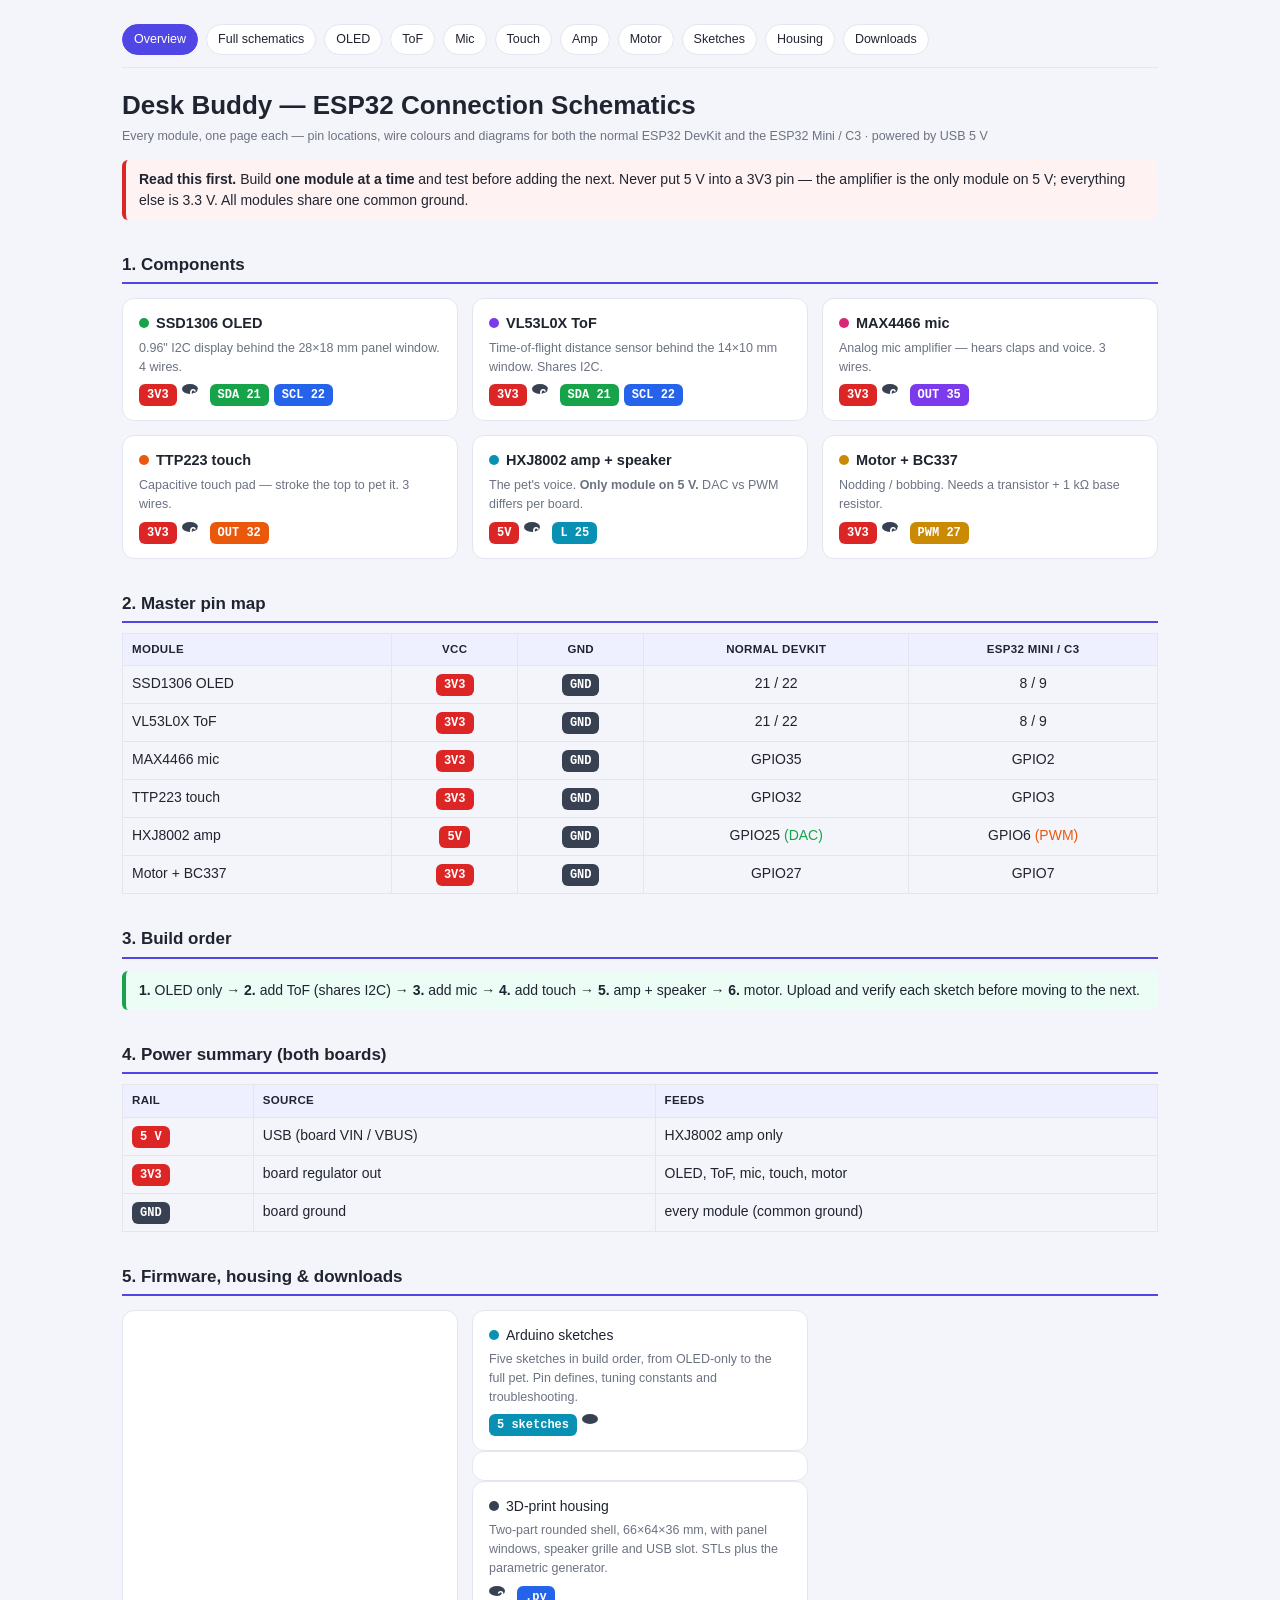
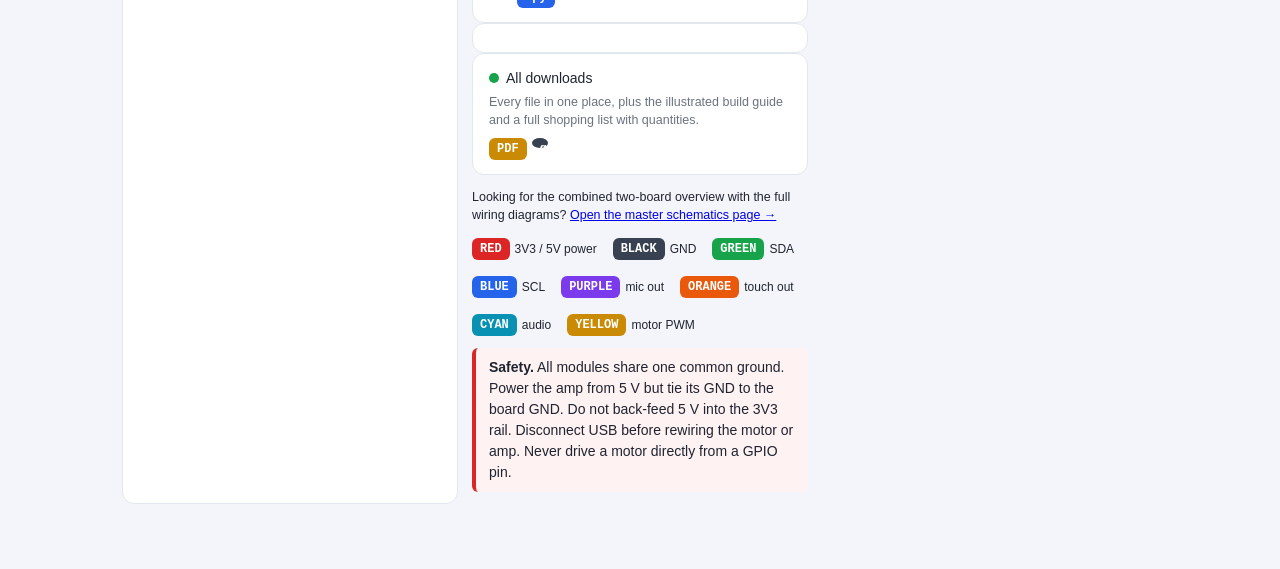
==== commit f67841ee: "Add sketches, housing and downloads pages; unify site navigation Navigation - Single 11-link nav (Ov" ====
--- a/index.html
+++ b/index.html
@@ -11,12 +11,16 @@
 
   <div class="nav">
     <a href="index.html" class="active">Overview</a>
+    <a href="schematics.html">Full schematics</a>
     <a href="component-oled.html">OLED</a>
     <a href="component-tof.html">ToF</a>
     <a href="component-mic.html">Mic</a>
     <a href="component-touch.html">Touch</a>
     <a href="component-amp.html">Amp</a>
     <a href="component-motor.html">Motor</a>
+    <a href="sketches.html">Sketches</a>
+    <a href="housing.html">Housing</a>
+    <a href="downloads.html">Downloads</a>
   </div>
 
   <h1>Desk Buddy &mdash; ESP32 Connection Schematics</h1>
@@ -110,6 +114,32 @@
     <tr><td><span class="chip k">GND</span></td><td>board ground</td><td>every module (common ground)</td></tr>
   </table>
 
+  <h2>5. Firmware, housing &amp; downloads</h2>
+  <div class="cards">
+
+    <a class="card" href="sketches.html">
+      <div class="ttl"><span class="k" style="background:#0891b2"></span>Arduino sketches</span>
+      <div class="desc">Five sketches in build order, from OLED-only to the full pet. Pin defines,
+        tuning constants and troubleshooting.</div>
+      <div class="pins"><span class="chip c">5 sketches</span><span class="chip k">.ino</span></div>
+    </a>
+
+    <a class="card" href="housing.html">
+      <div class="ttl"><span class="k" style="background:#374151"></span>3D-print housing</span>
+      <div class="desc">Two-part rounded shell, 66&times;64&times;36&nbsp;mm, with panel windows,
+        speaker grille and USB slot. STLs plus the parametric generator.</div>
+      <div class="pins"><span class="chip k">2 STL</span><span class="chip b">.py</span></div>
+    </a>
+
+    <a class="card" href="downloads.html">
+      <div class="ttl"><span class="k" style="background:#16a34a"></span>All downloads</span>
+      <div class="desc">Every file in one place, plus the illustrated build guide and a full
+        shopping list with quantities.</div>
+      <div class="pins"><span class="chip y">PDF</span><span class="chip k">guide</span></div>
+    </a>
+
+  </div>
+
   <p style="font-size:12.5px;">
     Looking for the combined two-board overview with the full wiring diagrams?
     <a href="schematics.html">Open the master schematics page &rarr;</a>
